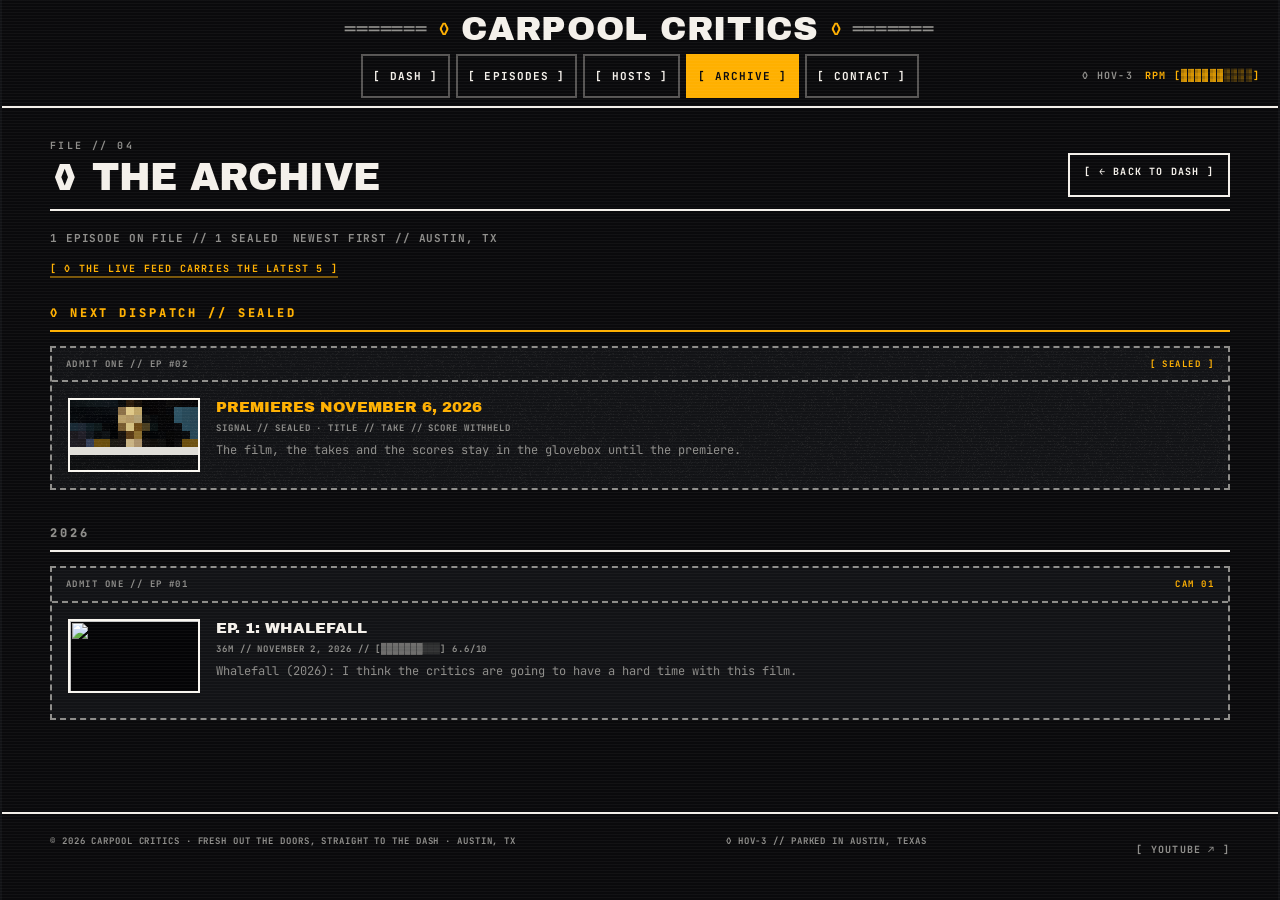
==== episodes/index.html @ a5232a01 "EP02 Club Kid: align premiere and Shorts to the 6 Nov theatrical release" ====
<!DOCTYPE html>
<html lang="en">
<head>
  <meta charset="UTF-8" />
  <meta name="viewport" content="width=device-width, initial-scale=1.0, viewport-fit=cover" />

  <title>All Episodes | Carpool Critics</title>
  <meta name="description" content="Every Carpool Critics episode: in-car film reviews recorded live in Austin, Texas. Full transcripts, chapters, and scorecards." />
  <meta name="robots" content="index, follow" />
  
  <meta name="theme-color" content="#0A0A0C" />
  <meta name="color-scheme" content="dark" />
  <link rel="canonical" href="https://carpoolcritics.com/episodes/" />

  <meta property="og:type" content="website" />
  <meta property="og:site_name" content="Carpool Critics" />
  <meta property="og:title" content="All Episodes | Carpool Critics" />
  <meta property="og:description" content="Every Carpool Critics episode: in-car film reviews recorded live in Austin, Texas. Full transcripts, chapters, and scorecards." />
  <meta property="og:url" content="https://carpoolcritics.com/episodes/" />
  <meta property="og:image" content="https://carpoolcritics.com/assets/images/og-cover.jpg" />

  <meta name="twitter:card" content="summary_large_image" />
  <meta name="twitter:title" content="All Episodes | Carpool Critics" />
  <meta name="twitter:description" content="Every Carpool Critics episode: in-car film reviews recorded live in Austin, Texas. Full transcripts, chapters, and scorecards." />
  <meta name="twitter:image" content="https://carpoolcritics.com/assets/images/og-cover.jpg" />

  <link rel="preconnect" href="https://fonts.googleapis.com">
  <link rel="preconnect" href="https://fonts.gstatic.com" crossorigin>
  <link rel="icon" href="../assets/favicon.svg" type="image/svg+xml">
  <link rel="icon" href="../assets/favicon-32.png" sizes="32x32" type="image/png">
  <link rel="apple-touch-icon" href="../assets/apple-touch-icon.png">
  <link rel="alternate" type="application/rss+xml" title="Carpool Critics episodes" href="https://carpoolcritics.com/feed.xml">
  <link href="https://fonts.googleapis.com/css2?family=Archivo+Black&family=JetBrains+Mono:wght@400;700;800&display=swap" rel="stylesheet">
  <link rel="stylesheet" href="../assets/css/episode.css?v=5be8646e" />
  <link rel="stylesheet" href="../assets/css/site-bar.css?v=26eb306c" />
  <link rel="stylesheet" href="../assets/css/design-system.css?v=07a53bbf" />
  <link rel="stylesheet" href="../assets/css/interference.css?v=0666b6be" />
  <script src="../assets/js/site-bar.js?v=7b6b9eda" defer></script>
  <script src="../assets/js/ascii-visualizer.js?v=dcaddc2d" defer></script>
  <script type="application/ld+json">
{
  "@context": "https://schema.org",
  "@type": "CollectionPage",
  "name": "All Episodes | Carpool Critics",
  "url": "https://carpoolcritics.com/episodes/",
  "description": "Every Carpool Critics episode: in-car film reviews recorded live in Austin, Texas. Full transcripts, chapters, and scorecards.",
  "isPartOf": {
    "@type": "WebSite",
    "name": "Carpool Critics",
    "url": "https://carpoolcritics.com/"
  }
}
</script>
</head>
<body>

  <a class="ds-skip-link" href="#content">[ SKIP TO CONTENT ]</a>

  <div class="scanline-plane" aria-hidden="true"></div>

  <div class="page-frame">
  <header class="brand-bar is-sticky">
    <div class="wordmark" aria-hidden="true">
      <span class="wordmark-bar">═══════</span>
      <span class="wordmark-diamond">◊</span>
      <span class="wordmark-name">Carpool Critics</span>
      <span class="wordmark-diamond">◊</span>
      <span class="wordmark-bar">═══════</span>
    </div>
    <div class="brand-row">
      <div class="nav-group">
        <input type="checkbox" id="nav-toggle" class="nav-toggle" aria-label="Menu" />
        <label class="nav-burger" for="nav-toggle" aria-hidden="true">
          <span class="nav-burger-text"><span class="when-closed">MENU</span><span class="when-open">CLOSE</span></span>
          <span class="nav-burger-glyph">≡</span>
        </label>
        <nav class="deck-nav" aria-label="Primary">
          <a class="deck-btn" href="../">[ DASH ]</a>
          <a class="deck-btn" href="../#episodes">[ EPISODES ]</a>
          <a class="deck-btn" href="../#about">[ HOSTS ]</a>
          <a class="deck-btn" href="../episodes/" aria-current="page">[ ARCHIVE ]</a>
          <a class="deck-btn" href="../#contact">[ CONTACT ]</a>
        </nav>
      </div>
      <div class="hud-strip" aria-hidden="true">
        <span class="hud-item">◊ HOV-3</span>
        <span class="hud-item hud-rpm">RPM [▓▓▓▓▓▓░░░░]</span>
      </div>
    </div>
  </header>

  <main id="content" class="wrap wrap--wide">

    <header class="archive-head">
      <div class="subpage-nav-bar">
        <div class="view-heading-group">
          <p class="view-eyebrow">FILE // 04</p>
          <h1 class="subpage-heading">◊ THE ARCHIVE</h1>
        </div>
        <a class="btn-back-car" href="../">[ ← BACK TO DASH ]</a>
      </div>
      <p class="archive-status">
        <span>1 EPISODE ON FILE // 1 SEALED</span>
        <span>NEWEST FIRST // AUSTIN, TX</span>
      </p>
      <p class="archive-feed-link">
        <a href="../#episodes">[ ◊ THE LIVE FEED CARRIES THE LATEST 5 ]</a>
      </p>
    </header>

      <section class="archive-year archive-year--next" aria-label="Next dispatch">
        <h2 class="archive-year-label">◊ NEXT DISPATCH // SEALED</h2>
        <ol class="archive-list">
        <li class="archive-item archive-item--sealed ticket intf-host">
          <span class="intf intf--noise intf--still" aria-hidden="true"></span>
          <div class="ticket-head">
            <span>ADMIT ONE // EP #02</span>
            <span class="ticket-head-right">[ SEALED ]</span>
          </div>
          <div class="archive-row">
            <img src="../assets/images/episodes/sealed/ep2.png" alt="" class="sealed-plate"
             width="132" height="74" loading="lazy" decoding="async" />
            <div class="archive-body">
              <div class="archive-title">PREMIERES NOVEMBER 6, 2026</div>
              <div class="archive-meta">SIGNAL // SEALED · TITLE // TAKE // SCORE WITHHELD</div>
              <p class="archive-desc">The film, the takes and the scores stay in the glovebox until the premiere.</p>
            </div>
          </div>
        </li>
        </ol>
      </section>

      <section class="archive-year" aria-label="2026">
        <h2 class="archive-year-label">2026</h2>
        <ol class="archive-list">
        <li class="archive-item ticket">
          <div class="ticket-head">
            <span>ADMIT ONE // EP #01</span>
            <span class="ticket-head-right"><span class="archive-cam">CAM 01</span></span>
          </div>
          <div class="archive-row">
            <a href="./ep1-whalefall/" aria-label="Ep. 1: Whalefall">
              <img src="https://i.ytimg.com/vi/diJB9TFQncU/hqdefault.jpg" alt="" width="132" height="74" loading="lazy" decoding="async" />
            </a>
            <div class="archive-body">
              <div class="archive-title"><a href="./ep1-whalefall/">Ep. 1: Whalefall</a></div>
              <div class="archive-meta">36m // November 2, 2026 // [▓▓▓▓▓▓▓░░░] 6.6/10</div>
              <p class="archive-desc">Whalefall (2026): I think the critics are going to have a hard time with this film.</p>
            </div>
          </div>
        </li>
        </ol>
      </section>

  </main>

  <footer class="site-foot">
    <div class="wrap">
      <span>&copy; 2026 Carpool Critics · Fresh Out the Doors, Straight to the Dash · Austin, TX</span>
      <span>◊ HOV-3 // PARKED IN AUSTIN, TEXAS</span>
      <a class="foot-link" href="https://www.youtube.com/@CarpoolCritics" rel="noopener">[ YOUTUBE ↗ ]</a>
    </div>
  </footer>
  </div>

</body>
</html>
---- assets/css/episode.css ----
/* ========================================================
   CARPOOL CRITICS - EPISODE / ARCHIVE STYLESHEET
   Dash-Cam Brutalism. Contract: /BRAND.md
   Document-flow pages (not the cockpit viewport). Shares the
   tokens with style.css but nothing else.
   Fonts are loaded by the page <link>, not by a blocking @import.
   ======================================================== */

:root {
  --bg-asphalt: #0A0A0C;
  --bg-dash: #121316;
  --text-ticket: #F4F0EA;
  --text-muted: #8E8D8A;
  --accent-amber: #FFB000;
  --accent-hov: #008751;
  --accent-brake: #E63946;

  --rule: 2px solid var(--text-ticket);
  --rule-dashed: 2px dashed var(--text-muted);
  --hard-shadow: 4px 4px 0px var(--accent-amber);
  --hard-shadow-ink: 4px 4px 0px var(--text-ticket);

  --font-mono: 'JetBrains Mono', 'VT323', 'Menlo', 'Andale Mono', monospace;
  --font-display: 'Archivo Black', 'Oswald', 'Arial Black', sans-serif;

  /* DESIGN_SYSTEM.md §2.3 — the same frame and page margin as the cockpit, so a
     document page and the home view share one grid instead of the 1000px
     centred column this file used to float inside the 1600px frame. */
  --frame-max: 1600px;
  --page-margin: clamp(16px, 4vw, 48px);
  --measure: 74ch;
  --gutter: 24px;
}

* {
  margin: 0;
  padding: 0;
  box-sizing: border-box;
  border-radius: 0;
}

html { scroll-behavior: smooth; scroll-padding-top: 96px; }

body {
  background: var(--bg-asphalt);
  color: var(--text-ticket);
  font-family: var(--font-mono);
  font-size: 15px;
  line-height: 1.65;
  -webkit-font-smoothing: antialiased;
}

.scanline-plane {
  position: fixed;
  inset: 0;
  z-index: 900;
  pointer-events: none;
  background: repeating-linear-gradient(
    to bottom,
    rgba(244, 240, 234, 0.035) 0px,
    rgba(244, 240, 234, 0.035) 1px,
    transparent 1px,
    transparent 3px
  );
  mix-blend-mode: screen;
}

a {
  color: var(--accent-amber);
  text-decoration: none;
}

a:hover { text-decoration: none; }

:focus-visible {
  outline: 2px solid var(--accent-amber);
  outline-offset: 2px;
}

.wrap {
  width: 100%;
  max-width: none;
  margin: 0 auto;
  padding: 0 var(--page-margin);
}

/* ---------- Page frame ----------
   Document pages are short (one archive stub) or long (an episode). Flexing the
   body keeps the footer on the floor of the viewport instead of floating it
   halfway up a short page, which is what made the archive read as a bare list
   rather than a page of the site. */
body {
  min-height: 100vh;
  display: flex;
  flex-direction: column;
}

.wrap { flex: 1 0 auto; }

.site-foot { flex: 0 0 auto; padding-bottom: env(safe-area-inset-bottom); }

/* ---------- Top bar ----------
   The site bar lives in assets/css/site-bar.css and is shared with
   index.html. Only footer specifics belong here. */
.site-foot .foot-link {
  display: inline-flex;
  align-items: center;
  min-height: 24px;
  padding-top: var(--ds-space-2);
  padding-bottom: var(--ds-space-2);
  font-family: var(--font-mono);
  font-size: 10px;
  font-weight: 700;
  letter-spacing: 0.12em;
  text-transform: uppercase;
  color: var(--text-muted);
  white-space: nowrap;
}

.site-foot .foot-link:hover,
.site-foot .foot-link:focus-visible {
  color: var(--accent-amber);
}

/* ---------- Page frame ----------
   Document pages wear the same 1600px frame as the cockpit (.cinema-viewport):
   same max width, same side rules, same centred window. Without it the archive
   was a full-bleed strip of background with a 1000px column floating in it,
   while every other surface stopped at the frame. */
.page-frame {
  width: 100%;
  padding-top: env(safe-area-inset-top);
  padding-left: env(safe-area-inset-left);
  padding-right: env(safe-area-inset-right);
  max-width: var(--frame-max);
  margin: 0 auto;
  flex: 1 0 auto;
  display: flex;
  flex-direction: column;
  background: var(--bg-asphalt);
  border-left: 2px solid var(--bg-dash);
  border-right: 2px solid var(--bg-dash);
}

.page-frame > .wrap { flex: 1 0 auto; }

/* One frame, one page margin, on every document page. Long-form text keeps its
   readability from a measure cap on the text element itself (74ch-78ch on the
   transcript, description and quotes), not from a narrower container — a
   transcript at 1500px is a bus ride, but centring the page in a field of
   asphalt is what DESIGN_SYSTEM.md §2.3 forbids. */
.wrap--wide {
  max-width: none;
  padding: 0 var(--page-margin);
}

/* ---------- Article head ---------- */
.ep-head { padding: 34px 0 10px; }

/* ---------- Subpage header bar ----------
   The archive wears the same head as the in-app subpages: FILE // NN eyebrow,
   the section heading, and a back-to-dash button on the same rule. Values are
   deliberately identical to style.css .subpage-nav-bar / .subpage-heading, so
   the document page and the cockpit views read as one site. */
.subpage-nav-bar {
  display: flex;
  justify-content: space-between;
  align-items: flex-end;
  gap: 16px;
  border-bottom: var(--rule);
  padding-bottom: 12px;
  margin: 30px 0 18px;
}

.view-heading-group { min-width: 0; }

.view-eyebrow {
  font-family: var(--font-mono);
  font-size: 10px;
  font-weight: 700;
  letter-spacing: 0.24em;
  color: var(--text-muted);
  text-transform: uppercase;
  margin-bottom: 4px;
}

.subpage-heading {
  font-family: var(--font-display);
  font-size: clamp(24px, 3vw, 38px);
  line-height: 1.02;
  letter-spacing: -0.01em;
  font-weight: 400;
  color: var(--text-ticket);
  text-transform: uppercase;
  display: flex;
  align-items: center;
  gap: 10px;
}

.btn-back-car {
  border: 2px solid var(--text-ticket);
  background: var(--bg-asphalt);
  color: var(--text-ticket);
  min-height: 44px;
  padding: 9px 14px;
  font-family: var(--font-mono);
  font-size: 10px;
  font-weight: 700;
  letter-spacing: 0.12em;
  text-transform: uppercase;
  white-space: nowrap;
}

.btn-back-car:hover,
.btn-back-car:focus-visible {
  background: var(--accent-amber);
  border-color: var(--accent-amber);
  color: var(--bg-asphalt);
  box-shadow: var(--hard-shadow-ink);
}

.archive-status {
  display: flex;
  flex-wrap: wrap;
  gap: 8px 14px;
  font-family: var(--font-mono);
  font-size: 11px;
  font-weight: 700;
  letter-spacing: 0.08em;
  text-transform: uppercase;
  color: var(--text-muted);
  margin-bottom: 4px;
}

.eyebrow {
  font-family: var(--font-mono);
  font-size: 10px;
  font-weight: 700;
  letter-spacing: 0.22em;
  text-transform: uppercase;
  color: var(--accent-amber);
  margin-bottom: 10px;
}

h1.ep-title {
  font-family: var(--font-display);
  font-size: clamp(30px, 5vw, 54px);
  line-height: 1.02;
  letter-spacing: -0.01em;
  font-weight: 400;
  color: var(--text-ticket);
  margin-bottom: 14px;
  text-transform: uppercase;
}

.ep-title .movie-year { color: var(--text-muted); }

.ep-byline {
  display: flex;
  flex-wrap: wrap;
  gap: 8px 14px;
  font-family: var(--font-mono);
  font-size: 11px;
  font-weight: 700;
  letter-spacing: 0.08em;
  text-transform: uppercase;
  color: var(--text-muted);
  margin-bottom: 22px;
  border-top: 1px dashed rgba(142, 141, 138, 0.4);
  padding-top: 12px;
}

.ep-byline span { display: inline-flex; align-items: center; gap: 6px; }

/* ---------- Video poster ---------- */
.poster-link {
  position: relative;
  display: block;
  aspect-ratio: 16 / 9;
  overflow: hidden;
  border: var(--rule);
  background: #000;
  margin-bottom: 10px;
}

.poster-link img {
  width: 100%;
  height: 100%;
  object-fit: cover;
  opacity: 0.82;
  display: block;
  filter: saturate(0.88) contrast(1.04);
}

.poster-link:hover img { opacity: 0.95; }

.poster-link .play-badge {
  position: absolute;
  top: 50%;
  left: 50%;
  transform: translate(-50%, -50%);
  padding: 10px 16px;
  background: var(--accent-amber);
  border: 2px solid var(--accent-amber);
  color: var(--bg-asphalt);
  font-family: var(--font-mono);
  font-size: 13px;
  font-weight: 800;
  letter-spacing: 0.1em;
  white-space: nowrap;
  box-shadow: var(--hard-shadow-ink);
}

.poster-note {
  font-family: var(--font-mono);
  font-size: 10px;
  font-weight: 700;
  letter-spacing: 0.12em;
  text-transform: uppercase;
  color: var(--text-muted);
  margin-bottom: 30px;
}

/* Pre-release page: the poster is a preview, not a playable video. */
.poster-link.is-preview { cursor: default; }
.poster-link.is-preview img { opacity: 1; }

.poster-link.is-preview .premiere-badge {
  position: absolute;
  top: 50%;
  left: 50%;
  transform: translate(-50%, -50%);
  padding: 10px 18px;
  background: var(--bg-asphalt);
  border: 2px solid var(--accent-amber);
  color: var(--accent-amber);
  font-family: var(--font-mono);
  font-size: 14px;
  font-weight: 800;
  letter-spacing: 0.12em;
  text-transform: uppercase;
  white-space: nowrap;
}

/* ---------- Thermal ticket primitive ---------- */
.ticket {
  background: var(--bg-dash);
  border: var(--rule-dashed);
}

.ticket-head {
  display: flex;
  justify-content: space-between;
  align-items: center;
  gap: 10px;
  padding: 10px 14px;
  border-bottom: var(--rule-dashed);
  font-family: var(--font-mono);
  font-size: 9px;
  font-weight: 700;
  letter-spacing: 0.16em;
  color: var(--text-muted);
  text-transform: uppercase;
  line-height: 1.4;
}

.ticket-head-right {
  color: var(--accent-amber);
  white-space: nowrap;
}

/* ---------- Best moment ---------- */
.best-moment {
  margin: 0;
  padding: 16px 18px;
  border: var(--rule-dashed);
  border-left: 6px solid var(--accent-amber);
  background: var(--bg-dash);
}

.best-moment p {
  font-family: var(--font-mono);
  font-size: 16px;
  color: var(--text-ticket);
  margin-bottom: 8px;
}

.best-moment p::before {
  content: '> ';
  color: var(--accent-amber);
  font-weight: 700;
}

.best-moment footer {
  font-family: var(--font-mono);
  font-size: 9px;
  color: var(--text-muted);
  text-transform: uppercase;
  letter-spacing: 0.12em;
}

.best-moment footer a {
  text-decoration: underline;
  text-underline-offset: 3px;
  text-decoration-thickness: 1px;
}

/* ---------- Sections ---------- */
.section { margin: var(--ds-space-6) 0; }

h2.section-title {
  scroll-margin-top: 96px;
  font-family: var(--font-display);
  font-size: 21px;
  letter-spacing: 0;
  text-transform: uppercase;
  color: var(--text-ticket);
  border-bottom: 2px solid var(--text-ticket);
  padding-bottom: 7px;
  margin-bottom: 14px;
}

.ep-description {
  font-size: 15px;
  line-height: 1.7;
  color: var(--text-muted);
  max-width: 74ch;
  border-left: 4px solid var(--accent-amber);
  padding-left: 12px;
}

/* ---------- Film receipt ---------- */
.film-card { display: flex; flex-direction: column; }

.film-card-body {
  display: flex;
  gap: 20px;
  padding: 16px;
}

.film-card-body > img {
  width: 116px;
  height: 174px;
  object-fit: cover;
  border: 2px solid var(--text-ticket);
  flex: 0 0 auto;
  background: var(--bg-asphalt);
  filter: contrast(1.05) saturate(0.95);
}

.film-body { flex: 1 1 auto; min-width: 0; }

.film-title {
  font-family: var(--font-display);
  font-size: 24px;
  letter-spacing: 0;
  line-height: 1.08;
  margin-bottom: 10px;
  text-transform: uppercase;
  color: var(--text-ticket);
}

.film-title .movie-year {
  color: var(--text-muted);
  font-size: 15px;
  font-family: var(--font-mono);
  font-weight: 400;
}

.film-director {
  margin: 0 0 12px;
  color: var(--text-muted);
  font-family: var(--font-mono);
  font-size: 12px;
  letter-spacing: 0.04em;
}

.pills {
  display: flex;
  flex-wrap: wrap;
  gap: 5px;
  margin-bottom: 12px;
}

.pill {
  font-family: var(--font-mono);
  font-size: 9px;
  font-weight: 700;
  letter-spacing: 0.1em;
  padding: 2px 6px;
  border: 1px solid var(--text-muted);
  color: var(--text-muted);
  text-transform: uppercase;
  white-space: nowrap;
}

.pill-rating {
  color: var(--accent-amber);
  border-color: var(--accent-amber);
  font-variant-numeric: tabular-nums;
}

.pill-cert {
  color: var(--text-ticket);
  border-color: var(--accent-brake);
}

.film-synopsis {
  font-size: 13px;
  line-height: 1.7;
  color: var(--text-muted);
  margin-bottom: 12px;
}

.film-link {
  display: inline-block;
  font-family: var(--font-mono);
  font-size: 10px;
  font-weight: 700;
  letter-spacing: 0.1em;
  border: 1px solid var(--accent-amber);
  padding: 3px 7px;
}

.film-link:hover {
  background: var(--accent-amber);
  color: var(--bg-asphalt);
}

/* ---------- Scorecards ---------- */
.scorecard {
  border: var(--rule-dashed);
  background: var(--bg-dash);
  padding: 6px 14px;
}

.score-row {
  display: flex;
  justify-content: space-between;
  align-items: center;
  gap: 12px;
  padding: 9px 0;
  border-bottom: 1px dashed rgba(142, 141, 138, 0.35);
}

.score-row:last-child { border-bottom: none; }

.score-row strong {
  font-family: var(--font-mono);
  font-size: 12px;
  font-weight: 700;
  letter-spacing: 0.1em;
  color: var(--text-ticket);
  text-transform: uppercase;
}

.score-row .gauge {
  font-family: var(--font-mono);
  font-size: 15px;
  font-weight: 700;
  letter-spacing: 0.04em;
  color: var(--accent-amber);
  font-variant-numeric: tabular-nums;
  white-space: nowrap;
}

/* ---------- Chapters ---------- */
.chapter-list { list-style: none; }

.chapter-list li { border-bottom: 1px dashed rgba(142, 141, 138, 0.35); }
.chapter-list li:last-child { border-bottom: none; }

.chapter-list a,
.chapter-list li > span,
.chapter-list li > a {
  display: flex;
  gap: 14px;
  align-items: baseline;
  padding: 10px 4px;
  color: var(--text-ticket);
  font-size: 13px;
}

.chapter-list li > span { display: flex; }

.chapter-list a:hover {
  background: var(--bg-dash);
  color: var(--accent-amber);
}

.chapter-time {
  font-family: var(--font-mono);
  font-variant-numeric: tabular-nums;
  font-size: 10px;
  font-weight: 700;
  color: var(--accent-amber);
  flex: 0 0 52px;
}

/* ---------- Transcript ---------- */
.transcript-note {
  margin: 0 0 18px;
  padding: 10px 12px;
  border: 1px solid rgba(142, 141, 138, 0.55);
  background: rgba(18, 19, 22, 0.72);
  color: var(--muted);
  font-family: 'JetBrains Mono', monospace;
  font-size: 12px;
  line-height: 1.5;
}

.transcript-turn {
  max-width: 78ch;
  padding: 10px 0 10px 14px;
  border-bottom: 1px dashed rgba(142, 141, 138, 0.35);
  position: relative;
}

.transcript-turn::before {
  content: '>';
  position: absolute;
  left: 0;
  top: 10px;
  color: var(--accent-amber);
  font-family: var(--font-mono);
  font-size: 12px;
  font-weight: 700;
}

.transcript-turn:last-child { border-bottom: none; }

.turn-meta {
  display: flex;
  gap: 8px;
  align-items: center;
  margin-bottom: 4px;
  flex-wrap: wrap;
}

.turn-time {
  font-family: var(--font-mono);
  font-variant-numeric: tabular-nums;
  font-size: 10px;
  font-weight: 700;
  color: var(--accent-amber);
}

.speaker-pill {
  font-family: var(--font-mono);
  font-size: 9px;
  font-weight: 700;
  letter-spacing: 0.1em;
  text-transform: uppercase;
  padding: 1px 5px;
  border: 1px solid currentColor;
  white-space: nowrap;
}

.speaker-alex  { color: var(--accent-amber); }
.speaker-dave  { color: var(--text-ticket); border-color: var(--accent-hov); }
.speaker-shane { color: var(--text-ticket); border-color: var(--accent-brake); }

.turn-text {
  max-width: 74ch;
  padding-right: var(--ds-space-4);
  font-size: 13px;
  line-height: 1.7;
  color: var(--text-ticket);
}

/* ---------- Archive: filed by year ---------- */
/* The archive is the paper record: dated groups, not a feed. */
.archive-year {
  scroll-margin-top: 96px;
  margin: 26px 0 34px;
}

.archive-year-label {
  font-family: var(--font-mono);
  font-size: 12px;
  font-weight: 800;
  letter-spacing: 0.24em;
  text-transform: uppercase;
  color: var(--text-muted);
  border-bottom: 2px solid var(--text-ticket);
  padding-bottom: 6px;
  margin-bottom: 14px;
  font-variant-numeric: tabular-nums;
}

/* A stub still riding the live feed names its camera. */
.archive-cam {
  color: var(--accent-amber);
  font-variant-numeric: tabular-nums;
}

.archive-feed-link {
  margin-top: 14px;
  font-family: var(--font-mono);
  font-size: 10px;
  font-weight: 700;
  letter-spacing: 0.12em;
  text-transform: uppercase;
}

.archive-feed-link a {
  color: var(--accent-amber);
  border-bottom: 2px solid rgba(255, 176, 0, 0.45);
  padding-bottom: 1px;
}

.archive-feed-link a:hover {
  background: var(--accent-amber);
  color: var(--bg-asphalt);
}

/* ---------- Sealed premiere ---------- */
/* An embargoed dispatch gets a stub, never a poster. See BRAND.md §4. */
.archive-year--next .archive-year-label {
  color: var(--accent-amber);
  border-bottom-color: var(--accent-amber);
}

.archive-item--sealed {
  border-style: dashed;
}

/* A sealed stub is not a link. It must not lift like one. */
.archive-item.archive-item--sealed:hover {
  border-color: var(--text-muted);
  border-style: dashed;
  box-shadow: none;
}

.sealed-plate {
  width: 132px;
  height: 74px;
  flex: 0 0 auto;
  border: 2px solid var(--text-muted);
  background: var(--bg-asphalt);
  object-fit: cover;
  /* The asset is 32x18 pixels. Upscale it in hard squares; never smooth it. */
  image-rendering: pixelated;
  filter: saturate(0.9) contrast(1.05);
}

.sealed-static {
  display: block;
  overflow: hidden;
  padding: 4px;
  font-family: var(--font-mono);
  font-size: 9px;
  line-height: 0.95;
  letter-spacing: 0.05em;
  color: var(--text-muted);
  word-break: break-all;
}

.archive-item--sealed .archive-title {
  color: var(--accent-amber);
}

/* ---------- Archive list ---------- */
.archive-list {
  list-style: none;
  display: flex;
  flex-direction: column;
  gap: 12px;
}

.archive-item { transition: none; }

.archive-item:hover {
  border-color: var(--accent-amber);
  box-shadow: var(--hard-shadow);
}

.archive-row {
  display: flex;
  gap: 16px;
  padding: 16px;
  align-items: flex-start;
}

.archive-row > a { flex: 0 0 auto; }

.archive-item img {
  width: 132px;
  height: 74px;
  object-fit: cover;
  border: 2px solid var(--text-ticket);
  flex: 0 0 auto;
  background: var(--bg-asphalt);
  filter: saturate(0.85) contrast(1.05);
}

.archive-body { min-width: 0; }

.archive-title {
  font-family: var(--font-display);
  font-size: 15px;
  letter-spacing: 0;
  color: var(--text-ticket);
  line-height: 1.2;
  text-transform: uppercase;
}

.archive-title a { color: inherit; }
.archive-title a:hover { color: var(--accent-amber); }

.archive-meta {
  font-family: var(--font-mono);
  font-size: 9px;
  font-weight: 700;
  letter-spacing: 0.1em;
  color: var(--text-muted);
  margin-top: 5px;
  text-transform: uppercase;
}

.archive-desc {
  font-size: 12px;
  line-height: 1.6;
  color: var(--text-muted);
  margin-top: 5px;
}

/* ---------- Prev / next ---------- */
.pager {
  display: flex;
  justify-content: space-between;
  gap: 12px;
  margin: 36px 0 10px;
  flex-wrap: wrap;
}

.pager a {
  flex: 1 1 240px;
  border: var(--rule-dashed);
  padding: 11px 14px;
  background: var(--bg-dash);
  color: var(--text-ticket);
}

.pager a:hover {
  border-color: var(--accent-amber);
  box-shadow: var(--hard-shadow);
}

.pager .pager-label {
  display: block;
  font-family: var(--font-mono);
  font-size: 9px;
  letter-spacing: 0.18em;
  text-transform: uppercase;
  color: var(--text-muted);
  margin-bottom: 3px;
}

.pager .pager-title {
  font-family: var(--font-display);
  font-size: 12px;
  font-weight: 400;
  text-transform: uppercase;
}

.pager .next { text-align: right; }

/* ---------- Footer ---------- */
.site-foot {
  border-top: var(--rule);
  margin-top: 44px;
  padding: 20px 0 34px;
  font-family: var(--font-mono);
  font-size: 9px;
  font-weight: 700;
  letter-spacing: 0.1em;
  text-transform: uppercase;
  color: var(--text-muted);
}

.site-foot .wrap {
  display: flex;
  justify-content: space-between;
  gap: 14px;
  flex-wrap: wrap;
}

@media (max-width: 720px) {
  body { font-size: 14px; }

  .subpage-nav-bar {
    flex-direction: column;
    align-items: flex-start;
    gap: 10px;
    margin: 22px 0 14px;
  }

  .btn-back-car {
    font-size: 9px;
    padding: 7px 10px;
  }

  .ep-head { padding: 24px 0 8px; }

  .film-card-body {
    flex-direction: row;
    gap: 14px;
  }
  .film-card-body > img { width: 86px; height: 129px; }

  .archive-row { flex-direction: column; gap: 10px; }
  .archive-item img { width: 100%; height: auto; aspect-ratio: 16 / 9; }

  .pager .next { text-align: left; }

  .score-row { flex-direction: column; align-items: flex-start; gap: 4px; }
}

@media (prefers-reduced-motion: reduce) {
  .rec-dot { animation: none; }
}

/* ---------- Archive signal strip (DESIGN_SYSTEM.md 12.7) ---------- */
.ascii-viz-row {
  display: flex;
  align-items: center;
  gap: 12px;
  margin: 10px 0 18px;
  min-height: 22px;
}

.ascii-viz-row > span {
  font-family: var(--font-mono);
  font-size: 10px;
  font-weight: 700;
  letter-spacing: 0.14em;
  text-transform: uppercase;
  color: var(--text-muted);
  white-space: nowrap;
}

pre.ascii-viz {
  margin: 0;
  font-family: var(--font-mono);
  font-size: 15px;
  line-height: 1;
  letter-spacing: 0;
  color: var(--accent-hov);
  white-space: pre;
  overflow: hidden;
}

@media (prefers-reduced-motion: reduce) {
  pre.ascii-viz { animation: none; }
}

/* ---------- Full-frame article layout ----------
   DESIGN_SYSTEM.md §2.3: content sits IN the frame, and the frame is the same
   1600px one the cockpit uses. The article used to be a 1000px column centred
   in that frame, which left the width unused and is the "centred card floating
   in asphalt" the document forbids. At desktop the width is used instead: the
   reading column keeps its measure and the film card + tachometer sit in a rail
   beside it. The two columns are separate containers so they flow independently
   — sharing grid rows made the tall film card strand the reading column. */
@media (min-width: 1100px) {
  .ep-body {
    display: grid;
    /* 40/60: the receipt rail is wide enough to keep the film card horizontal,
       and the reading column keeps a full measure for the transcript. The rail
       is first in the DOM, so on mobile it stacks above the content and the tab
       order matches the visual order. */
    grid-template-columns: minmax(0, 2fr) minmax(0, 3fr);
    column-gap: var(--ds-space-6);
    align-items: start;
  }

  .ep-rail {
    position: sticky;
    top: 96px;
  }

  /* A measure on the text itself, never a narrower container. */
  .section--description .ep-description { max-width: var(--measure); }
}

.ep-rail > .section:first-child { margin-top: var(--ds-space-6); }
---- assets/css/site-bar.css ----
/* ========================================================
   CARPOOL CRITICS — THE SITE BAR
   One top menu for every surface: the cockpit (index.html)
   and every generated archive / episode page. The items, the
   order and the look never change between views; only
   aria-current moves.
   Contract: /BRAND.md
   Tokens (--bg-asphalt, --accent-amber, ...) come from the
   page stylesheet, which always loads before this file.
   ======================================================== */

/* ---------- Shell ---------- */
.brand-bar {
  flex: 0 0 auto;
  background: var(--bg-asphalt);
  border-bottom: var(--rule);
  padding: 12px 18px 8px;
  display: flex;
  flex-direction: column;
  gap: 8px;
}

/* Generated pages scroll; the menu rides along. */
.brand-bar.is-sticky {
  position: sticky;
  top: 0;
  z-index: 100;
}

/* ---------- Wordmark ---------- */
.wordmark {
  display: flex;
  align-items: center;
  justify-content: center;
  gap: 12px;
  color: var(--text-ticket);
}

.wordmark-name {
  font-family: var(--font-display);
  font-size: 34px;
  font-weight: 400;
  line-height: 1;
  letter-spacing: 0.02em;
  text-transform: uppercase;
  white-space: nowrap;
  text-shadow: 2px 2px 0 var(--bg-asphalt);
}

.wordmark-diamond {
  font-family: var(--font-mono);
  font-weight: 700;
  font-size: 17px;
  line-height: 1;
  color: var(--accent-amber);
  white-space: nowrap;
}

.wordmark-bar {
  font-family: var(--font-mono);
  font-weight: 700;
  font-size: 17px;
  line-height: 1;
  letter-spacing: 0.1em;
  color: var(--text-muted);
  white-space: nowrap;
}

/* ---------- Deck row: nav centred, HUD right ---------- */
.brand-row {
  display: grid;
  grid-template-columns: 1fr auto 1fr;
  align-items: center;
  gap: 16px;
}

.deck-nav {
  grid-column: 2;
  justify-self: center;
  display: flex;
  align-items: center;
  gap: 6px;
  flex-wrap: wrap;
  justify-content: center;
}

.deck-btn {
  display: inline-flex;
  align-items: center;
  justify-content: center;
  min-height: 44px;
  padding: 6px 10px;
  border: 2px solid rgba(244, 240, 234, 0.32);
  background: var(--bg-asphalt);
  color: var(--text-ticket);
  font-family: var(--font-mono);
  font-size: 11px;
  font-weight: 700;
  letter-spacing: 0.1em;
  text-transform: uppercase;
  white-space: nowrap;
  text-decoration: none;
  transition: none;
}

.deck-btn:hover,
.deck-btn:focus-visible {
  border-color: var(--accent-amber);
  color: var(--accent-amber);
  box-shadow: var(--hard-shadow);
  text-decoration: none;
}

.deck-btn[aria-current="page"] {
  background: var(--accent-amber);
  border-color: var(--accent-amber);
  color: var(--bg-asphalt);
}

/* ---------- HUD ---------- */
.hud-strip {
  grid-column: 3;
  justify-self: end;
  display: flex;
  align-items: center;
  gap: 12px;
  color: var(--text-muted);
  font-size: 10px;
  font-weight: 700;
  letter-spacing: 0.12em;
  text-transform: uppercase;
  white-space: nowrap;
}

.hud-item {
  display: inline-flex;
  align-items: center;
  gap: 5px;
  color: inherit;
}

.hud-rpm {
  color: var(--accent-amber);
}

/* ---------- Menu toggle ----------
   The bar is five buttons wide, which is one button too many for a phone. Under
   the small breakpoint the nav folds into a disclosure: a ticket-styled MENU
   button that opens the same five items, stacked, one per row.

   It is a checkbox and a label, not JavaScript: the menu is chrome, and chrome
   that stops working when a script fails is not chrome. The input is display:none
   on desktop (so it is not a tab stop) and sr-only-but-focusable on mobile, so the
   keyboard reaches the label through its own focus ring. */
.nav-toggle { display: none; }
.nav-burger { display: none; }

/* Transparent on desktop, so .deck-nav stays a grid child of .brand-row and keeps
   its centred column. Below the breakpoint it becomes the stack's container,
   which is what lets the MENU ticket and the open menu share one border. */
.nav-group { display: contents; }

.rec-dot {
  color: var(--accent-brake);
  animation: rec-blink 1s steps(1, end) infinite;
}

@keyframes rec-blink {
  0%, 49% { opacity: 1; }
  50%, 100% { opacity: 0; }
}

/* ---------- Small screens ---------- */
@media (max-width: 720px) {
  .brand-bar {
    padding: 8px 10px 6px;
    gap: 5px;
  }

  .wordmark {
    gap: 8px;
  }

  .wordmark-name {
    font-size: 22px;
  }

  .wordmark-diamond,
  .wordmark-bar {
    font-size: 13px;
  }

  .wordmark-bar {
    letter-spacing: 0.02em;
  }

  .brand-row {
    display: flex;
    flex-direction: column;
    gap: 6px;
  }

  /* The toggle: a ticket of its own, above the stack it opens. */
  .nav-group {
    display: flex;
    flex-direction: column;
    width: 100%;
    gap: 0;
  }

  .nav-toggle {
    display: block;
    position: absolute;
    width: 1px;
    height: 1px;
    margin: 0;
    opacity: 0;
    pointer-events: none;
  }

  .nav-burger {
    display: flex;
    align-items: center;
    justify-content: space-between;
    gap: 10px;
    width: 100%;
    min-height: 46px;
    padding: 8px 12px;
    border: 2px solid var(--text-ticket);
    background: var(--bg-asphalt);
    color: var(--text-ticket);
    font-family: var(--font-mono);
    font-size: 11px;
    font-weight: 700;
    letter-spacing: 0.16em;
    text-transform: uppercase;
    cursor: pointer;
    transition: none;
  }

  .nav-burger::before {
    content: "◊";
    color: var(--accent-amber);
    font-size: 12px;
    line-height: 1;
  }

  .nav-burger:hover,
  .nav-toggle:focus-visible + .nav-burger {
    border-color: var(--accent-amber);
    color: var(--accent-amber);
  }

  .nav-toggle:focus-visible + .nav-burger {
    outline: 2px solid var(--accent-amber);
    outline-offset: 2px;
  }

  .nav-toggle:checked + .nav-burger {
    background: var(--accent-amber);
    border-color: var(--accent-amber);
    color: var(--bg-asphalt);
    box-shadow: var(--hard-shadow-ink);
  }

  .nav-toggle:checked + .nav-burger::before {
    color: var(--bg-asphalt);
  }

  .nav-burger-glyph {
    font-size: 15px;
    line-height: 1;
    letter-spacing: 0.06em;
  }

  .nav-burger .when-open { display: none; }
  .nav-toggle:checked + .nav-burger .when-closed { display: none; }
  .nav-toggle:checked + .nav-burger .when-open { display: inline; }

  /* The stack: one item per row, dashed separators, active item owned in amber.
     It drops as an overlay under the MENU ticket, so opening the menu never
     shoves the view down and closing it never moves the page either. */
  .brand-bar {
    position: relative;
    z-index: 60;
  }

  .nav-group {
    position: relative;
  }

  .deck-nav {
    display: none;
    position: absolute;
    top: 100%;
    left: 0;
    right: 0;
    z-index: 70;
    width: 100%;
    flex-direction: column;
    align-items: stretch;
    gap: 0;
    border: 2px solid var(--text-ticket);
    border-top: none;
    background: var(--bg-asphalt);
  }

  .nav-toggle:checked ~ .deck-nav { display: flex; }

  .deck-nav .deck-btn {
    justify-content: flex-start;
    width: 100%;
    min-height: 48px;
    padding: 10px 12px;
    border: none;
    border-bottom: 2px dashed rgba(244, 240, 234, 0.28);
    font-size: 10px;
    letter-spacing: 0.1em;
    box-shadow: none;
  }

  .deck-nav .deck-btn:last-child { border-bottom: none; }

  .deck-nav .deck-btn[aria-current="page"] {
    background: var(--accent-amber);
    color: var(--bg-asphalt);
  }

  .deck-nav .deck-btn:hover,
  .deck-nav .deck-btn:focus-visible {
    background: var(--accent-amber);
    border-color: var(--accent-amber);
    color: var(--bg-asphalt);
    box-shadow: none;
  }

  .hud-strip {
    width: 100%;
    justify-content: space-between;
    font-size: 9px;
    gap: 8px;
  }

  .hud-rpm {
    display: none;
  }
}

@media (max-width: 420px) {
  .wordmark-bar {
    display: none;
  }
}

@media (prefers-reduced-motion: reduce) {
  .rec-dot {
    animation: none;
  }
}

/* Tablet band: five deck buttons plus the HUD do not fit on one row at 768px, so
   [ CONTACT ] wrapped onto a line of its own. Tightening the label spacing keeps
   the bar one row without shrinking the 44px hit target or dropping an item. */
@media (min-width: 721px) and (max-width: 1080px) {
  .brand-bar {
    padding: 10px 12px 6px;
  }

  .deck-nav {
    gap: 2px;
  }

  .deck-btn {
    padding: 6px 7px;
    font-size: 10px;
    letter-spacing: 0.08em;
  }
}
---- assets/css/design-system.css ----
/* ========================================================
   CARPOOL CRITICS - DESIGN SYSTEM COMPONENT LAYER
   GENERATED by tools/design_system.py --emit-css.
   Do not edit by hand: edit DESIGN_SYSTEM.md, then re-emit.
   Loads AFTER style.css and site-bar.css on every page.
   ======================================================== */

:root {
  --ds-space-0: 0px;
  --ds-space-1: 4px;
  --ds-space-2: 8px;
  --ds-space-3: 12px;
  --ds-space-4: 16px;
  --ds-space-5: 24px;
  --ds-space-6: 32px;
  --ds-space-7: 48px;
  --ds-space-8: 64px;
  --ds-space-9: 96px;
  --ds-space-10: 128px;
  --ds-bp-xs: 0px;
  --ds-bp-sm: 420px;
  --ds-bp-md: 720px;
  --ds-bp-lg: 980px;
  --ds-bp-xl: 1600px;
  --ds-margin-xs: 16px;
  --ds-margin-sm: 16px;
  --ds-margin-md: 24px;
  --ds-margin-lg: 32px;
  --ds-margin-xl: 48px;
  --ds-grid-columns: 12;
  --ds-gutter: 24px;
  --ds-max-width: 1600px;
  --ds-control-h: 44px;
  --ds-control-min-w: 44px;
  --ds-control-px: 16px;
  --ds-control-py: 10px;
  --ds-control-font: 13px;
  --ds-control-tracking: 0.12em;
  --ds-border-hair: 1px;
  --ds-border-rule: 2px;
  --ds-border-accent: 4px;
  --ds-radius: 0px;
  --ds-shadow-rest: none;
  --ds-shadow-hover: 4px 4px 0px var(--text-ticket);
  --ds-shadow-hover-ink: 4px 4px 0px var(--accent-amber);
  --ds-shadow-active: 2px 2px 0px var(--text-ticket);
  --ds-transition: none;
  --ds-nav-items: 5;
  --ds-group-max: 5;
  --ds-group-gap: 24px;
  --ds-section-gap: 32px;
  --ds-font-mono: "JetBrains Mono", VT323, Menlo, "Andale Mono", monospace;
  --ds-font-display: "Archivo Black", Oswald, "Arial Black", sans-serif;
}

/* state: deck_button/rest */
.ds-btn {
  display: inline-flex;
  align-items: center;
  justify-content: center;
  gap: 8px;
  min-height: var(--ds-control-h);
  min-width: var(--ds-control-min-w);
  padding: var(--ds-control-py) var(--ds-control-px);
  border: 2px solid var(--text-ticket);
  border-radius: var(--ds-radius);
  background: var(--bg-asphalt);
  color: var(--text-ticket);
  font-family: var(--ds-font-mono);
  font-size: var(--ds-control-font);
  font-weight: 700;
  letter-spacing: var(--ds-control-tracking);
  text-transform: uppercase;
  text-decoration: none;
  box-shadow: var(--ds-shadow-rest);
  transition: var(--ds-transition);
  cursor: pointer;
}

/* state: deck_button/hover */
.ds-btn:hover {
  border-color: var(--accent-amber);
  color: var(--accent-amber);
  box-shadow: var(--ds-shadow-hover-ink);
}

/* state: deck_button/active */
.ds-btn:active, .ds-btn[aria-current="page"] {
  border-color: var(--accent-amber);
  color: var(--accent-amber);
  box-shadow: var(--ds-shadow-active);
}

/* state: deck_button/focus */
.ds-btn:focus-visible {
  outline: 2px solid var(--accent-amber);
  outline-offset: 2px;
}

/* state: deck_button/disabled */
.ds-btn[disabled], .ds-btn[aria-disabled="true"] {
  border-style: dashed;
  border-color: var(--text-muted);
  color: var(--text-muted);
  box-shadow: none;
  cursor: not-allowed;
}

/* state: action_button/rest */
.ds-btn--primary {
  border-color: var(--accent-amber);
  color: var(--accent-amber);
}

/* state: action_button/hover */
.ds-btn--primary:hover {
  background: var(--accent-amber);
  color: var(--bg-asphalt);
  box-shadow: var(--ds-shadow-hover);
}

/* state: action_button/active */
.ds-btn--primary:active {
  box-shadow: var(--ds-shadow-active);
}

/* state: action_button/focus */
.ds-btn--primary:focus-visible {
  outline: 2px solid var(--accent-amber);
  outline-offset: 2px;
}

/* state: action_button/disabled */
.ds-btn--primary[disabled], .ds-btn--primary[aria-disabled="true"] {
  border-style: dashed;
  border-color: var(--text-muted);
  color: var(--text-muted);
  background: var(--bg-asphalt);
  box-shadow: none;
  cursor: not-allowed;
}

/* state: action_button/loading */
.ds-btn--primary[aria-busy="true"] {
  color: var(--text-muted);
  border-color: var(--text-muted);
  cursor: progress;
  /* the glyph is text, stepped by JS; no spinner, no shimmer */
}

/* state: ticket_card/rest */
.ds-ticket {
  background: var(--bg-dash);
  border: 2px dashed var(--text-muted);
  border-radius: var(--ds-radius);
  padding: 0;
  box-shadow: var(--ds-shadow-rest);
  transition: var(--ds-transition);
}

/* state: ticket_card/hover */
.ds-ticket:hover {
  border-color: var(--accent-amber);
  box-shadow: var(--ds-shadow-hover-ink);
}

/* state: ticket_card/focus */
.ds-ticket:focus-within {
  outline: 2px solid var(--accent-amber);
  outline-offset: 2px;
}

/* state: ticket_card/selected */
.ds-ticket[aria-selected="true"] {
  border-style: solid;
  border-color: var(--accent-amber);
  border-left-width: 4px;
  box-shadow: var(--ds-shadow-hover-ink);
}

/* state: ticket_card/empty */
.ds-ticket[data-state="empty"] {
  border-style: dashed;
  border-color: var(--text-muted);
  color: var(--text-muted);
}

/* state: page_header/rest */
.ds-page-header {
  display: flex;
  flex-direction: column;
  gap: 8px;
  padding-bottom: 12px;
  margin-bottom: 32px;
  border-bottom: 2px solid var(--text-ticket);
}

/* state: notice/info */
.ds-notice {
  background: var(--bg-dash);
  border: 2px solid var(--text-ticket);
  border-radius: var(--ds-radius);
  padding: 16px;
  color: var(--text-ticket);
  font-family: var(--ds-font-mono);
  font-size: var(--ds-control-font);
  line-height: 1.6;
}

/* state: notice/loading */
.ds-notice[data-state="loading"] {
  color: var(--text-muted);
  border-color: var(--text-muted);
  cursor: progress;
}

/* state: notice/empty */
.ds-notice[data-state="empty"] {
  color: var(--text-muted);
  border-style: dashed;
  border-color: var(--text-muted);
}

/* state: notice/error */
.ds-notice[data-state="error"] {
  border-color: var(--accent-brake);
  color: var(--text-ticket);
}

/* state: channel_select/rest */
.ds-channel {
  display: flex;
  align-items: center;
  gap: 8px;
  min-height: var(--ds-control-h);
  padding: 8px 12px;
  border: 2px solid var(--text-muted);
  border-radius: var(--ds-radius);
  background: var(--bg-asphalt);
  color: var(--text-ticket);
  font-family: var(--ds-font-mono);
  font-size: var(--ds-control-font);
  text-align: left;
  transition: var(--ds-transition);
}

/* state: channel_select/hover */
.ds-channel:hover {
  border-color: var(--accent-amber);
  color: var(--accent-amber);
  box-shadow: var(--ds-shadow-hover-ink);
}

/* state: channel_select/active */
.ds-channel:active {
  box-shadow: var(--ds-shadow-active);
}

/* state: channel_select/focus */
.ds-channel:focus-visible {
  outline: 2px solid var(--accent-amber);
  outline-offset: 2px;
}

/* state: channel_select/selected */
.ds-channel[aria-pressed="true"] {
  border-color: var(--accent-amber);
  border-left-width: 4px;
  color: var(--text-ticket);
}

/* state: channel_select/empty */
.ds-channel[data-state="empty"] {
  border-style: dashed;
  border-color: var(--text-muted);
  color: var(--text-muted);
  background: var(--bg-dash);
  cursor: not-allowed;
}

/* state: channel_select/disabled */
.ds-channel[disabled], .ds-channel[aria-disabled="true"] {
  border-style: dashed;
  border-color: var(--text-muted);
  color: var(--text-muted);
  box-shadow: none;
  cursor: not-allowed;
}

/* state: status_bar/rest */
.ds-status {
  display: flex;
  flex-wrap: nowrap;
  align-items: center;
  gap: 16px;
  min-height: 36px;
  padding: 0 var(--ds-gutter);
  border-top: 2px solid var(--text-muted);
  color: var(--text-muted);
  font-family: var(--ds-font-mono);
  font-size: 12px;
  letter-spacing: 0.12em;
  text-transform: uppercase;
  overflow: hidden;
  white-space: nowrap;
}

/* state: scoreboard/rest */
.ds-scoreboard {
  width: 100%;
  border-collapse: collapse;
  font-family: var(--ds-font-mono);
  font-size: var(--ds-control-font);
  font-variant-numeric: tabular-nums;
}

/* state: scoreboard/partial */
.ds-scoreboard [data-missing="true"] {
  color: var(--text-muted);
}

/* state: scoreboard/empty */
.ds-scoreboard[data-state="empty"] {
  color: var(--text-muted);
}

/* state: figure/rest */
.ds-figure {
  margin: 0;
  border: 1px solid var(--text-muted);
  border-radius: var(--ds-radius);
  background: var(--bg-dash);
  overflow: hidden;
}

/* state: figure/empty */
.ds-figure[data-state="empty"] {
  display: flex;
  align-items: center;
  justify-content: center;
  min-height: 64px;
  color: var(--text-muted);
  border-style: dashed;
  font-family: var(--ds-font-mono);
  font-size: var(--ds-control-font);
  letter-spacing: var(--ds-control-tracking);
}

/* state: data_table/rest */
.ds-table {
  width: 100%;
  border-collapse: collapse;
  font-family: var(--ds-font-mono);
  font-size: var(--ds-control-font);
  font-variant-numeric: tabular-nums;
  border-top: 2px solid var(--text-ticket);
  border-bottom: 2px solid var(--text-ticket);
}

/* state: data_table/partial */
.ds-table [data-missing="true"] {
  color: var(--text-muted);
}

/* state: data_table/empty */
.ds-table[data-state="empty"] {
  color: var(--text-muted);
  border-style: dashed;
  border-color: var(--text-muted);
}

/* state: leaderboard/rest */
.ds-leaderboard {
  list-style: none;
  margin: 0;
  padding: 0;
  counter-reset: ds-rank;
  font-family: var(--ds-font-mono);
  font-size: var(--ds-control-font);
  font-variant-numeric: tabular-nums;
}

/* state: leaderboard/partial */
.ds-leaderboard [data-missing="true"] {
  color: var(--text-muted);
}

/* state: leaderboard/empty */
.ds-leaderboard[data-state="empty"] {
  color: var(--text-muted);
  border-top: 2px dashed var(--text-muted);
  border-bottom: 2px dashed var(--text-muted);
  padding: 12px 0;
}

/* state: bar_chart/rest */
.ds-bars {
  list-style: none;
  margin: 0;
  padding: 0;
  display: grid;
  gap: 12px;
  font-family: var(--ds-font-mono);
  font-size: var(--ds-control-font);
  font-variant-numeric: tabular-nums;
}

/* state: bar_chart/empty */
.ds-bars[data-state="empty"] {
  color: var(--text-muted);
  border-top: 2px dashed var(--text-muted);
  padding-top: 12px;
}

/* state: sparkline/rest */
.ds-spark {
  margin: 0;
  font-family: var(--ds-font-mono);
  font-size: 15px;
  line-height: 1;
  letter-spacing: 0;
  white-space: pre;
  color: var(--accent-hov);
  overflow-x: auto;
}

/* state: sparkline/empty */
.ds-spark[data-state="empty"] {
  color: var(--text-muted);
}


/* data_table parts */
.ds-table caption {
  caption-side: bottom;
  padding-top: 8px;
  color: var(--text-muted);
  font-size: 12px;
  letter-spacing: 0.12em;
  text-align: left;
  text-transform: uppercase;
}
.ds-table th {
  padding: 0 0 8px;
  border-bottom: 2px solid var(--text-ticket);
  color: var(--text-muted);
  font-size: 11px;
  font-weight: 700;
  letter-spacing: 0.14em;
  text-align: left;
  text-transform: uppercase;
}
.ds-table td {
  padding: 12px 0;
  border-bottom: var(--ds-border-hair) solid var(--bg-dash);
  color: var(--text-ticket);
  vertical-align: middle;
}
.ds-table th[data-num],
.ds-table td[data-num] { text-align: right; font-variant-numeric: tabular-nums; }

/* leaderboard parts */
.ds-leaderboard li {
  display: grid;
  grid-template-columns: 40px minmax(0, 1fr) auto auto;
  align-items: center;
  gap: var(--ds-space-4);
  min-height: var(--ds-control-h);
  border-bottom: var(--ds-border-hair) solid var(--bg-dash);
  counter-increment: ds-rank;
}
.ds-leaderboard li::before {
  content: counter(ds-rank, decimal-leading-zero);
  color: var(--text-muted);
  font-size: 12px;
  letter-spacing: 0.12em;
}
.ds-leaderboard [data-move] {
  color: var(--accent-amber);
  font-size: 12px;
  letter-spacing: 0.12em;
}

/* bar_chart parts - --ds-value is value / max * 100, so 0 is the origin */
.ds-bars li {
  display: grid;
  grid-template-columns: minmax(96px, 160px) minmax(0, 1fr) minmax(56px, 72px);
  align-items: center;
  gap: var(--ds-space-4);
}
.ds-bar-track {
  height: 16px;
  background: var(--bg-dash);
  border-left: var(--ds-border-hair) solid var(--text-muted);
}
.ds-bar {
  display: block;
  height: 100%;
  width: calc(var(--ds-value, 0) * 1%);
  background: var(--accent-amber);
}
.ds-bar-value { text-align: right; font-variant-numeric: tabular-nums; }

/* sparkline parts - the glyphs are ASCII; this is only the rail they sit in */
.ds-spark-wrap { overflow-x: auto; }

/* state: skip_link/rest */
.ds-skip-link {
  position: absolute;
  left: 16px;
  top: -100px;
  z-index: 100;
  padding: var(--ds-control-py) var(--ds-control-px);
  background: var(--accent-amber);
  color: var(--bg-asphalt);
  border: 2px solid var(--bg-asphalt);
  font-family: var(--ds-font-mono);
  font-size: var(--ds-control-font);
  font-weight: 700;
  letter-spacing: var(--ds-control-tracking);
  text-transform: uppercase;
  text-decoration: none;
}
.ds-skip-link:focus-visible { top: 16px; outline: 2px solid var(--text-ticket); outline-offset: 2px; }

/* state: page_grid/rest */
.ds-grid {
  display: grid;
  grid-template-columns: repeat(12, minmax(0, 1fr));
  gap: var(--ds-gutter);
  max-width: var(--ds-max-width);
  margin-inline: auto;
  padding-inline: var(--ds-margin-md);
}
.ds-grid > .ds-span-4  { grid-column: span 4; }
.ds-grid > .ds-span-6  { grid-column: span 6; }
.ds-grid > .ds-span-8  { grid-column: span 8; }
.ds-grid > .ds-span-12 { grid-column: span 12; }

/* state: eyebrow/rest */
.ds-eyebrow {
  margin: 0;
  color: var(--text-muted);
  font-family: var(--ds-font-mono);
  font-size: 12px;
  font-weight: 700;
  letter-spacing: 0.24em;
  text-transform: uppercase;
}

/* state: orientation/rest */
.ds-lede {
  margin: 0;
  max-width: 68ch;
  color: var(--text-muted);
  font-family: var(--ds-font-mono);
  font-size: 15px;
  line-height: 1.7;
}

/* state: visually_hidden/rest */
.ds-sr-only {
  position: absolute;
  width: 1px;
  height: 1px;
  padding: 0;
  margin: -1px;
  overflow: hidden;
  clip: rect(0, 0, 0, 0);
  white-space: nowrap;
  border: 0;
}

@media (max-width: 719px) {
  .ds-grid { grid-template-columns: repeat(4, minmax(0, 1fr)); padding-inline: var(--ds-margin-sm); }
  .ds-grid > .ds-span-4,
  .ds-grid > .ds-span-6,
  .ds-grid > .ds-span-8 { grid-column: span 4; }
}

@media (prefers-reduced-motion: reduce) {
  .ds-btn, .ds-channel, .ds-ticket { transition: none; }
}
---- assets/css/interference.css ----
/* ========================================================
   CARPOOL CRITICS - INTERFERENCE LAYER
   GENERATED by tools/interference.py --emit-css.
   Do not edit by hand: edit DESIGN_SYSTEM.md section 13.
   Every animation is stepped at 12fps. No blur, no easing.
   ======================================================== */

/* state: interference/host */
.intf-host {
  position: relative;
  overflow: hidden;
}
.intf-host > :not(.intf) {
  position: relative;
  z-index: 1;
}

/* state: interference/base */
.intf {
  position: absolute;
  inset: 0;
  pointer-events: none;
  overflow: hidden;
  z-index: 3;
  opacity: 1;
  border-radius: 0;
}

/* state: interference/vstripes */
.intf--vstripes {
  background-image: repeating-linear-gradient(
    to right,
    rgba(244, 240, 234, 0.06) 0 2px,
    transparent 2px 6px
  );
  animation: intf-stripes 0.333s steps(3) infinite;
}

/* state: interference/roll */
.intf--roll {
  background-image: linear-gradient(
    to bottom,
    transparent 0 52%,
    rgba(244, 240, 234, 0.05) 52% 56%,
    transparent 56% 100%
  );
  background-size: 100% 180%;
  background-repeat: repeat-y;
  animation: intf-roll 1s steps(12) infinite;
}

/* state: interference/noise */
.intf--noise {
  background-image: url("../images/interference/noise.png");
  background-repeat: repeat;
  background-size: 256px 64px;
  opacity: 0.08;
  animation: intf-noise 0.333s steps(4) infinite;
}
.intf--noise.intf--still { animation: none; }

/* state: interference/tear */
.intf--tear {
  background-image: repeating-linear-gradient(
    to bottom,
    transparent 0 7px,
    rgba(244, 240, 234, 0.18) 7px 8px
  );
  animation: intf-tear 0.166s steps(2) 1;
}

/* state: interference/headswitch */
.intf--headswitch {
  top: auto;
  bottom: 0;
  height: 8px;
  background-image: repeating-linear-gradient(
    to right,
    rgba(244, 240, 234, 0.7) 0 2px,
    rgba(10, 10, 12, 0.7) 2px 4px
  );
  animation: intf-headswitch 0.166s steps(2) infinite;
}

/* state: interference/blackband */
.intf--blackband {
  background: var(--bg-asphalt);
  animation: intf-blackband 0.5s steps(6) 1 both;
}

/* state: interference/reduced */
@media (prefers-reduced-motion: reduce) {
  .intf--vstripes,
  .intf--roll,
  .intf--noise,
  .intf--headswitch,
  .intf--blackband {
    animation: none;
  }
  .intf--tear { animation: none; opacity: 0.5; }
}

@keyframes intf-stripes {
  from { background-position-x: 0; }
  to { background-position-x: -6px; }
}
@keyframes intf-roll {
  from { background-position-y: -90%; }
  to { background-position-y: 90%; }
}
@keyframes intf-noise {
  from { background-position-x: 0; }
  to { background-position-x: -256px; }
}
@keyframes intf-tear {
  0% { transform: translateX(-2px); }
  50% { transform: translateX(3px); }
  100% { transform: translateX(0); }
}
@keyframes intf-headswitch {
  from { transform: translateX(-3px); }
  to { transform: translateX(3px); }
}
@keyframes intf-blackband {
  from { transform: translateY(-100%); }
  to { transform: translateY(100%); }
}
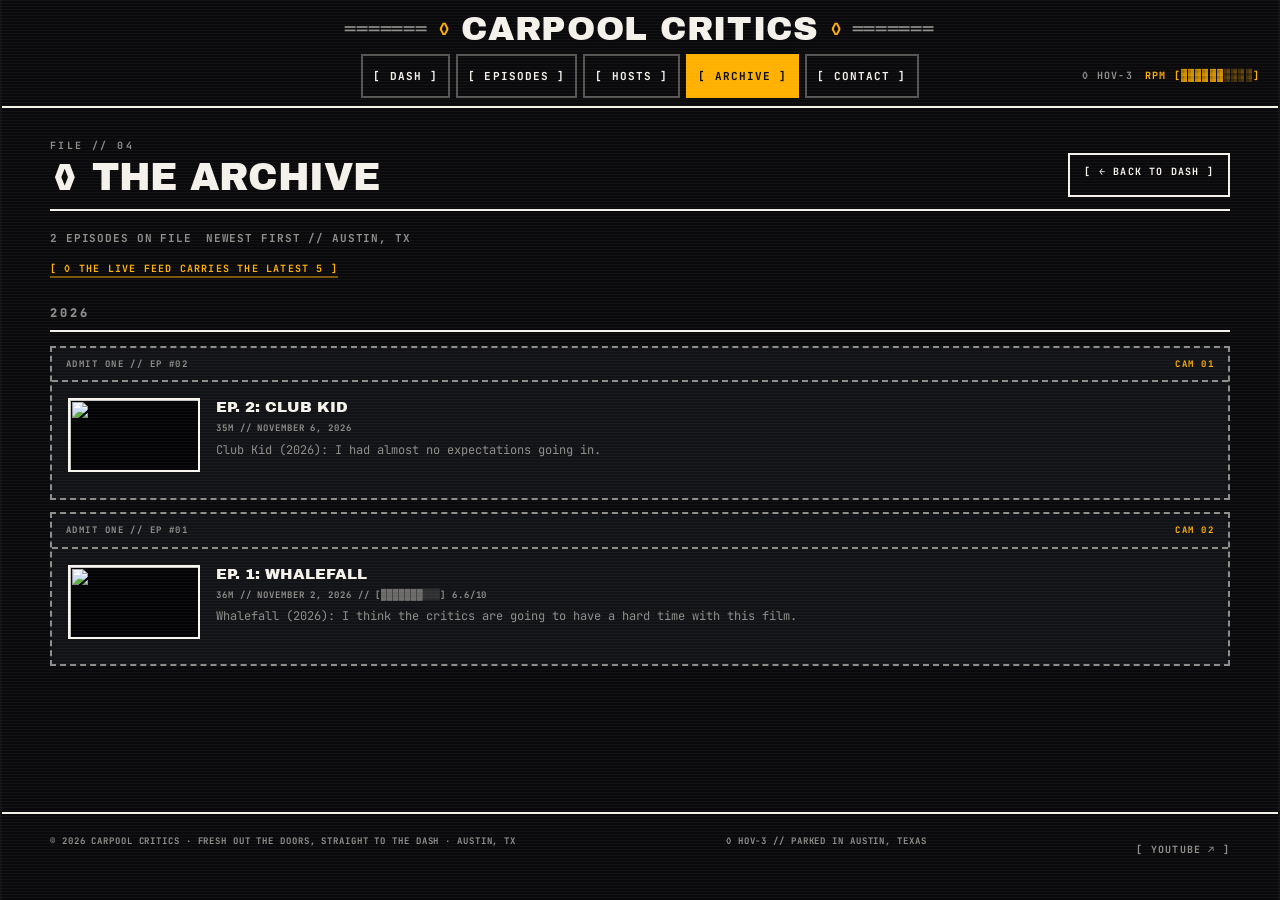
==== commit 77ffc9b6: "Publish 2 episodes (2 pages) — 2026-11-06 20:27" ====
--- a/episodes/index.html
+++ b/episodes/index.html
@@ -100,7 +100,7 @@
         <a class="btn-back-car" href="../">[ ← BACK TO DASH ]</a>
       </div>
       <p class="archive-status">
-        <span>1 EPISODE ON FILE // 1 SEALED</span>
+        <span>2 EPISODES ON FILE</span>
         <span>NEWEST FIRST // AUSTIN, TX</span>
       </p>
       <p class="archive-feed-link">
@@ -108,35 +108,29 @@
       </p>
     </header>
 
-      <section class="archive-year archive-year--next" aria-label="Next dispatch">
-        <h2 class="archive-year-label">◊ NEXT DISPATCH // SEALED</h2>
-        <ol class="archive-list">
-        <li class="archive-item archive-item--sealed ticket intf-host">
-          <span class="intf intf--noise intf--still" aria-hidden="true"></span>
-          <div class="ticket-head">
-            <span>ADMIT ONE // EP #02</span>
-            <span class="ticket-head-right">[ SEALED ]</span>
-          </div>
-          <div class="archive-row">
-            <img src="../assets/images/episodes/sealed/ep2.png" alt="" class="sealed-plate"
-             width="132" height="74" loading="lazy" decoding="async" />
-            <div class="archive-body">
-              <div class="archive-title">PREMIERES NOVEMBER 6, 2026</div>
-              <div class="archive-meta">SIGNAL // SEALED · TITLE // TAKE // SCORE WITHHELD</div>
-              <p class="archive-desc">The film, the takes and the scores stay in the glovebox until the premiere.</p>
-            </div>
-          </div>
-        </li>
-        </ol>
-      </section>
-
       <section class="archive-year" aria-label="2026">
         <h2 class="archive-year-label">2026</h2>
         <ol class="archive-list">
         <li class="archive-item ticket">
           <div class="ticket-head">
+            <span>ADMIT ONE // EP #02</span>
+            <span class="ticket-head-right"><span class="archive-cam">CAM 01</span></span>
+          </div>
+          <div class="archive-row">
+            <a href="./ep2-club-kid/" aria-label="Ep. 2: Club Kid">
+              <img src="https://i.ytimg.com/vi/FGZAvqkFVYw/hqdefault.jpg" alt="" width="132" height="74" loading="lazy" decoding="async" />
+            </a>
+            <div class="archive-body">
+              <div class="archive-title"><a href="./ep2-club-kid/">Ep. 2: Club Kid</a></div>
+              <div class="archive-meta">35m // November 6, 2026</div>
+              <p class="archive-desc">Club Kid (2026): I had almost no expectations going in.</p>
+            </div>
+          </div>
+        </li>
+        <li class="archive-item ticket">
+          <div class="ticket-head">
             <span>ADMIT ONE // EP #01</span>
-            <span class="ticket-head-right"><span class="archive-cam">CAM 01</span></span>
+            <span class="ticket-head-right"><span class="archive-cam">CAM 02</span></span>
           </div>
           <div class="archive-row">
             <a href="./ep1-whalefall/" aria-label="Ep. 1: Whalefall">
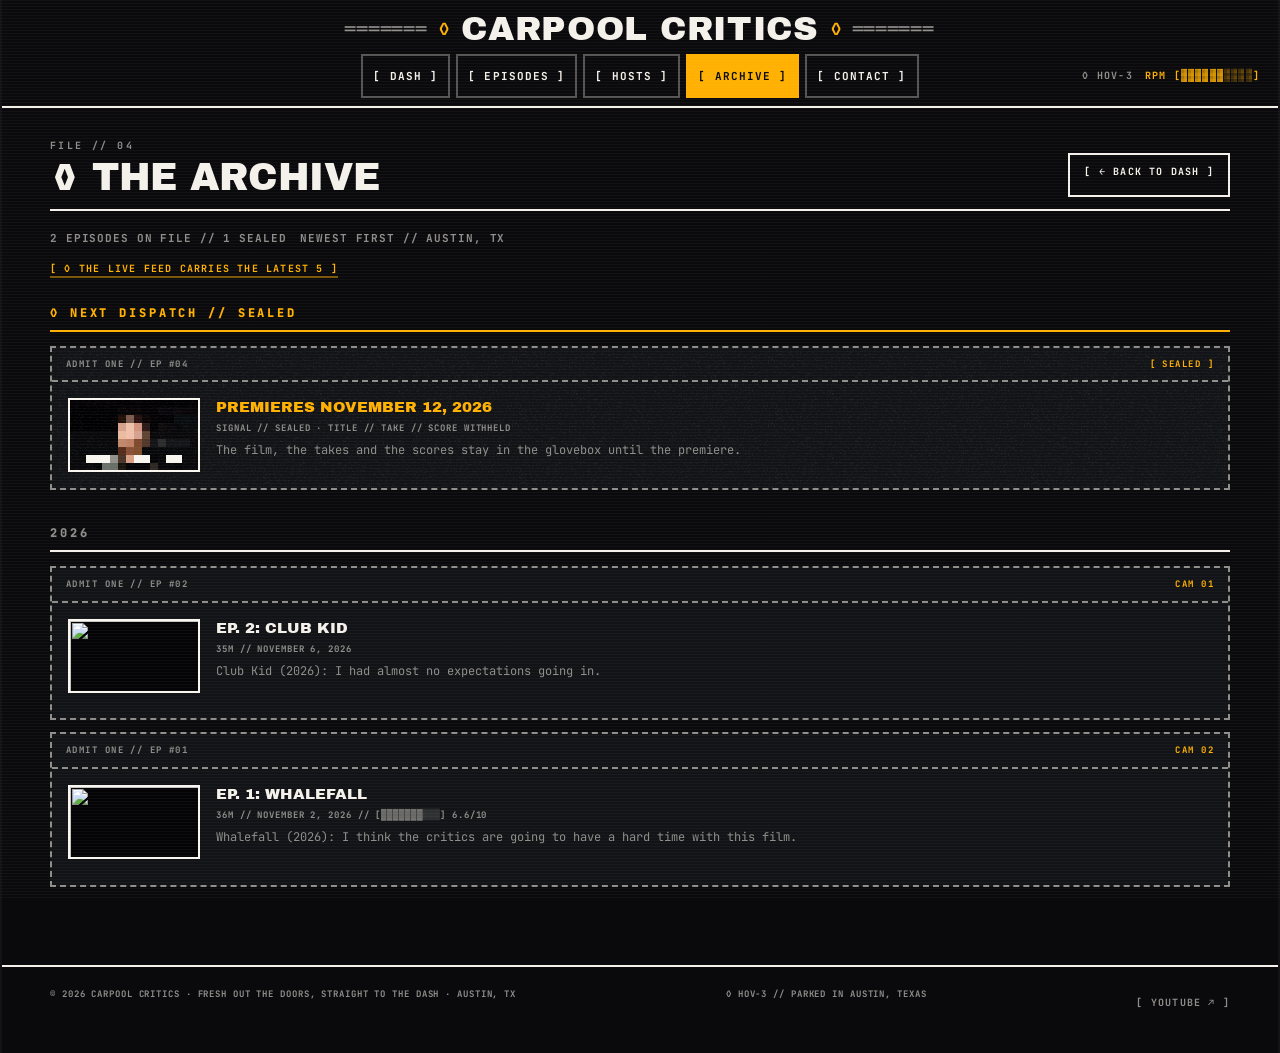
==== commit 2d456906: "Rewrite the prep deck: blind Tomatoes first, one reaction Short, open-ended spoilers, reason + theat" ====
--- a/episodes/index.html
+++ b/episodes/index.html
@@ -100,13 +100,35 @@
         <a class="btn-back-car" href="../">[ ← BACK TO DASH ]</a>
       </div>
       <p class="archive-status">
-        <span>2 EPISODES ON FILE</span>
+        <span>2 EPISODES ON FILE // 1 SEALED</span>
         <span>NEWEST FIRST // AUSTIN, TX</span>
       </p>
       <p class="archive-feed-link">
         <a href="../#episodes">[ ◊ THE LIVE FEED CARRIES THE LATEST 5 ]</a>
       </p>
     </header>
+
+      <section class="archive-year archive-year--next" aria-label="Next dispatch">
+        <h2 class="archive-year-label">◊ NEXT DISPATCH // SEALED</h2>
+        <ol class="archive-list">
+        <li class="archive-item archive-item--sealed ticket intf-host">
+          <span class="intf intf--noise intf--still" aria-hidden="true"></span>
+          <div class="ticket-head">
+            <span>ADMIT ONE // EP #04</span>
+            <span class="ticket-head-right">[ SEALED ]</span>
+          </div>
+          <div class="archive-row">
+            <img src="../assets/images/episodes/sealed/ep4.png" alt="" class="sealed-plate"
+             width="132" height="74" loading="lazy" decoding="async" />
+            <div class="archive-body">
+              <div class="archive-title">PREMIERES NOVEMBER 12, 2026</div>
+              <div class="archive-meta">SIGNAL // SEALED · TITLE // TAKE // SCORE WITHHELD</div>
+              <p class="archive-desc">The film, the takes and the scores stay in the glovebox until the premiere.</p>
+            </div>
+          </div>
+        </li>
+        </ol>
+      </section>
 
       <section class="archive-year" aria-label="2026">
         <h2 class="archive-year-label">2026</h2>
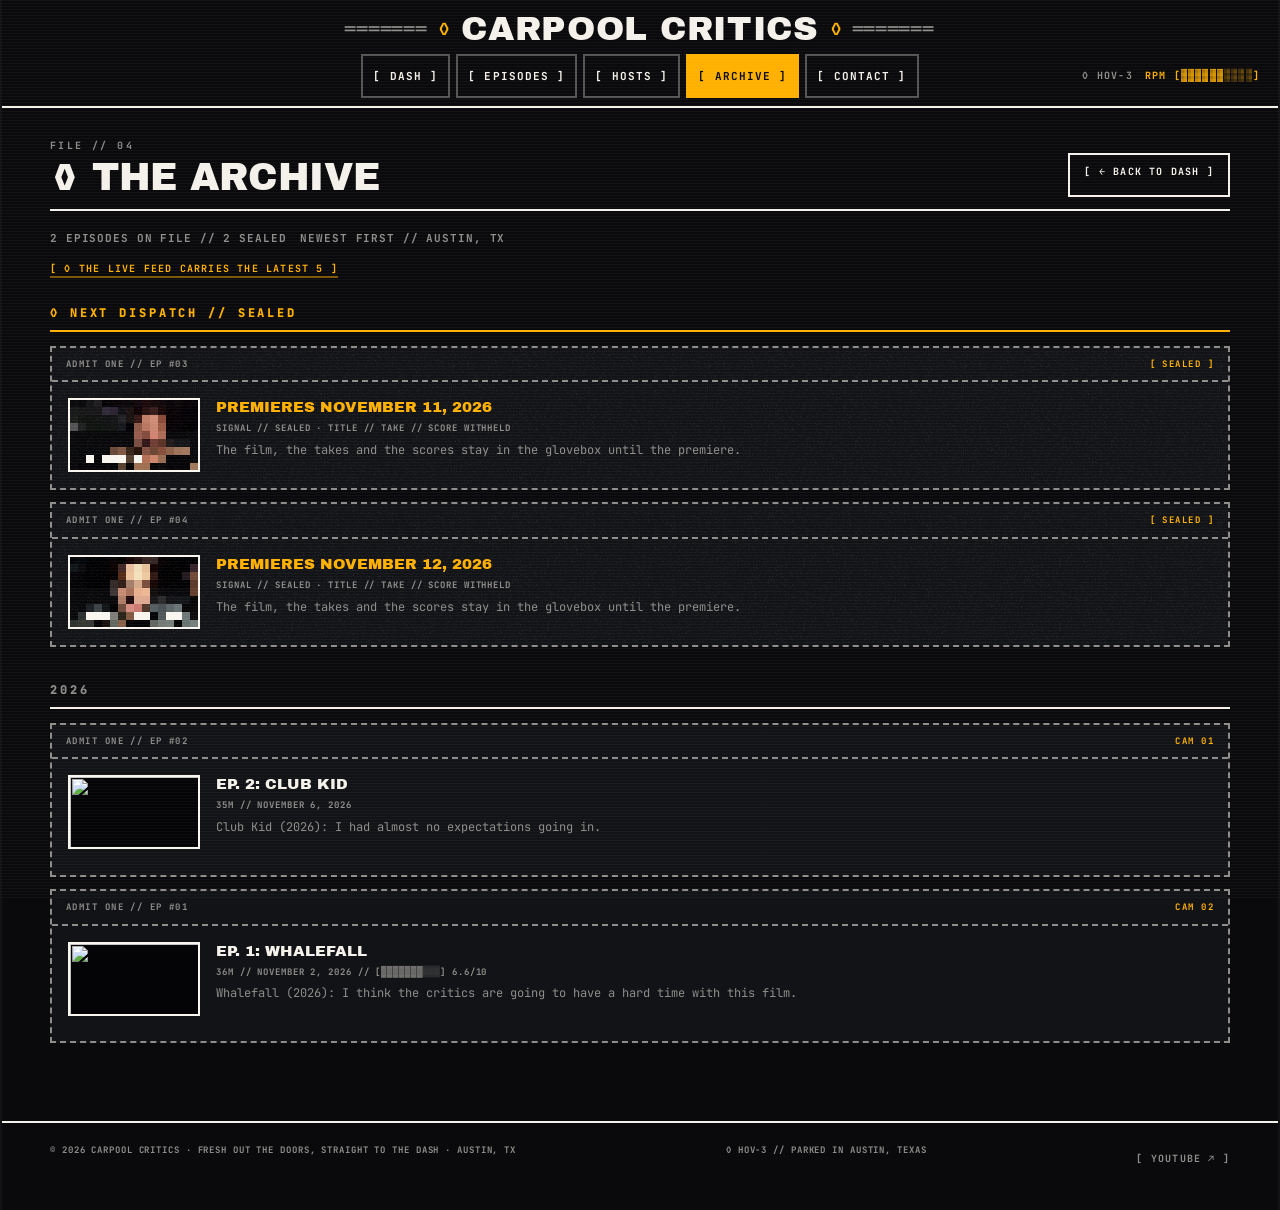
==== commit 0da20c77: "Publish 2 episodes (4 pages) — 2026-11-11 02:12" ====
--- a/episodes/index.html
+++ b/episodes/index.html
@@ -100,7 +100,7 @@
         <a class="btn-back-car" href="../">[ ← BACK TO DASH ]</a>
       </div>
       <p class="archive-status">
-        <span>2 EPISODES ON FILE // 1 SEALED</span>
+        <span>2 EPISODES ON FILE // 2 SEALED</span>
         <span>NEWEST FIRST // AUSTIN, TX</span>
       </p>
       <p class="archive-feed-link">
@@ -111,6 +111,22 @@
       <section class="archive-year archive-year--next" aria-label="Next dispatch">
         <h2 class="archive-year-label">◊ NEXT DISPATCH // SEALED</h2>
         <ol class="archive-list">
+        <li class="archive-item archive-item--sealed ticket intf-host">
+          <span class="intf intf--noise intf--still" aria-hidden="true"></span>
+          <div class="ticket-head">
+            <span>ADMIT ONE // EP #03</span>
+            <span class="ticket-head-right">[ SEALED ]</span>
+          </div>
+          <div class="archive-row">
+            <img src="../assets/images/episodes/sealed/ep3.png" alt="" class="sealed-plate"
+             width="132" height="74" loading="lazy" decoding="async" />
+            <div class="archive-body">
+              <div class="archive-title">PREMIERES NOVEMBER 11, 2026</div>
+              <div class="archive-meta">SIGNAL // SEALED · TITLE // TAKE // SCORE WITHHELD</div>
+              <p class="archive-desc">The film, the takes and the scores stay in the glovebox until the premiere.</p>
+            </div>
+          </div>
+        </li>
         <li class="archive-item archive-item--sealed ticket intf-host">
           <span class="intf intf--noise intf--still" aria-hidden="true"></span>
           <div class="ticket-head">
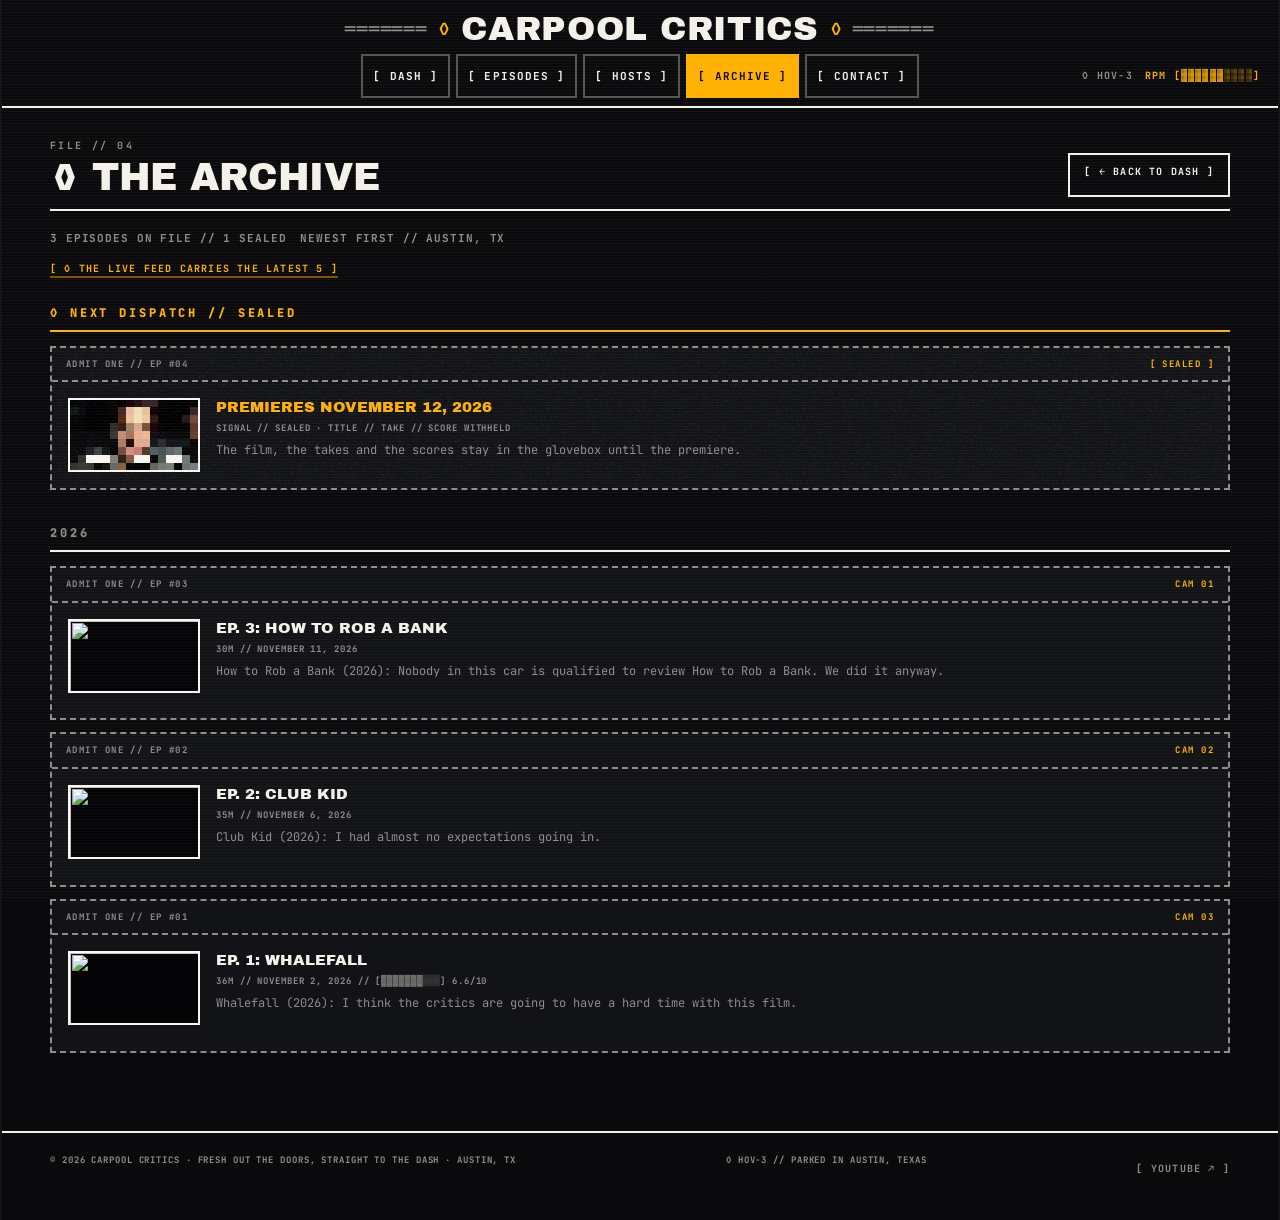
==== commit 02f8cee0: "Publish 3 episodes (4 pages) — 2026-11-11 09:40" ====
--- a/episodes/index.html
+++ b/episodes/index.html
@@ -100,7 +100,7 @@
         <a class="btn-back-car" href="../">[ ← BACK TO DASH ]</a>
       </div>
       <p class="archive-status">
-        <span>2 EPISODES ON FILE // 2 SEALED</span>
+        <span>3 EPISODES ON FILE // 1 SEALED</span>
         <span>NEWEST FIRST // AUSTIN, TX</span>
       </p>
       <p class="archive-feed-link">
@@ -111,22 +111,6 @@
       <section class="archive-year archive-year--next" aria-label="Next dispatch">
         <h2 class="archive-year-label">◊ NEXT DISPATCH // SEALED</h2>
         <ol class="archive-list">
-        <li class="archive-item archive-item--sealed ticket intf-host">
-          <span class="intf intf--noise intf--still" aria-hidden="true"></span>
-          <div class="ticket-head">
-            <span>ADMIT ONE // EP #03</span>
-            <span class="ticket-head-right">[ SEALED ]</span>
-          </div>
-          <div class="archive-row">
-            <img src="../assets/images/episodes/sealed/ep3.png" alt="" class="sealed-plate"
-             width="132" height="74" loading="lazy" decoding="async" />
-            <div class="archive-body">
-              <div class="archive-title">PREMIERES NOVEMBER 11, 2026</div>
-              <div class="archive-meta">SIGNAL // SEALED · TITLE // TAKE // SCORE WITHHELD</div>
-              <p class="archive-desc">The film, the takes and the scores stay in the glovebox until the premiere.</p>
-            </div>
-          </div>
-        </li>
         <li class="archive-item archive-item--sealed ticket intf-host">
           <span class="intf intf--noise intf--still" aria-hidden="true"></span>
           <div class="ticket-head">
@@ -151,8 +135,24 @@
         <ol class="archive-list">
         <li class="archive-item ticket">
           <div class="ticket-head">
+            <span>ADMIT ONE // EP #03</span>
+            <span class="ticket-head-right"><span class="archive-cam">CAM 01</span></span>
+          </div>
+          <div class="archive-row">
+            <a href="./ep3-how-to-rob-a-bank/" aria-label="Ep. 3: How to Rob a Bank">
+              <img src="https://i.ytimg.com/vi/wKP85QglngQ/hqdefault.jpg" alt="" width="132" height="74" loading="lazy" decoding="async" />
+            </a>
+            <div class="archive-body">
+              <div class="archive-title"><a href="./ep3-how-to-rob-a-bank/">Ep. 3: How to Rob a Bank</a></div>
+              <div class="archive-meta">30m // November 11, 2026</div>
+              <p class="archive-desc">How to Rob a Bank (2026): Nobody in this car is qualified to review How to Rob a Bank. We did it anyway.</p>
+            </div>
+          </div>
+        </li>
+        <li class="archive-item ticket">
+          <div class="ticket-head">
             <span>ADMIT ONE // EP #02</span>
-            <span class="ticket-head-right"><span class="archive-cam">CAM 01</span></span>
+            <span class="ticket-head-right"><span class="archive-cam">CAM 02</span></span>
           </div>
           <div class="archive-row">
             <a href="./ep2-club-kid/" aria-label="Ep. 2: Club Kid">
@@ -168,7 +168,7 @@
         <li class="archive-item ticket">
           <div class="ticket-head">
             <span>ADMIT ONE // EP #01</span>
-            <span class="ticket-head-right"><span class="archive-cam">CAM 02</span></span>
+            <span class="ticket-head-right"><span class="archive-cam">CAM 03</span></span>
           </div>
           <div class="archive-row">
             <a href="./ep1-whalefall/" aria-label="Ep. 1: Whalefall">
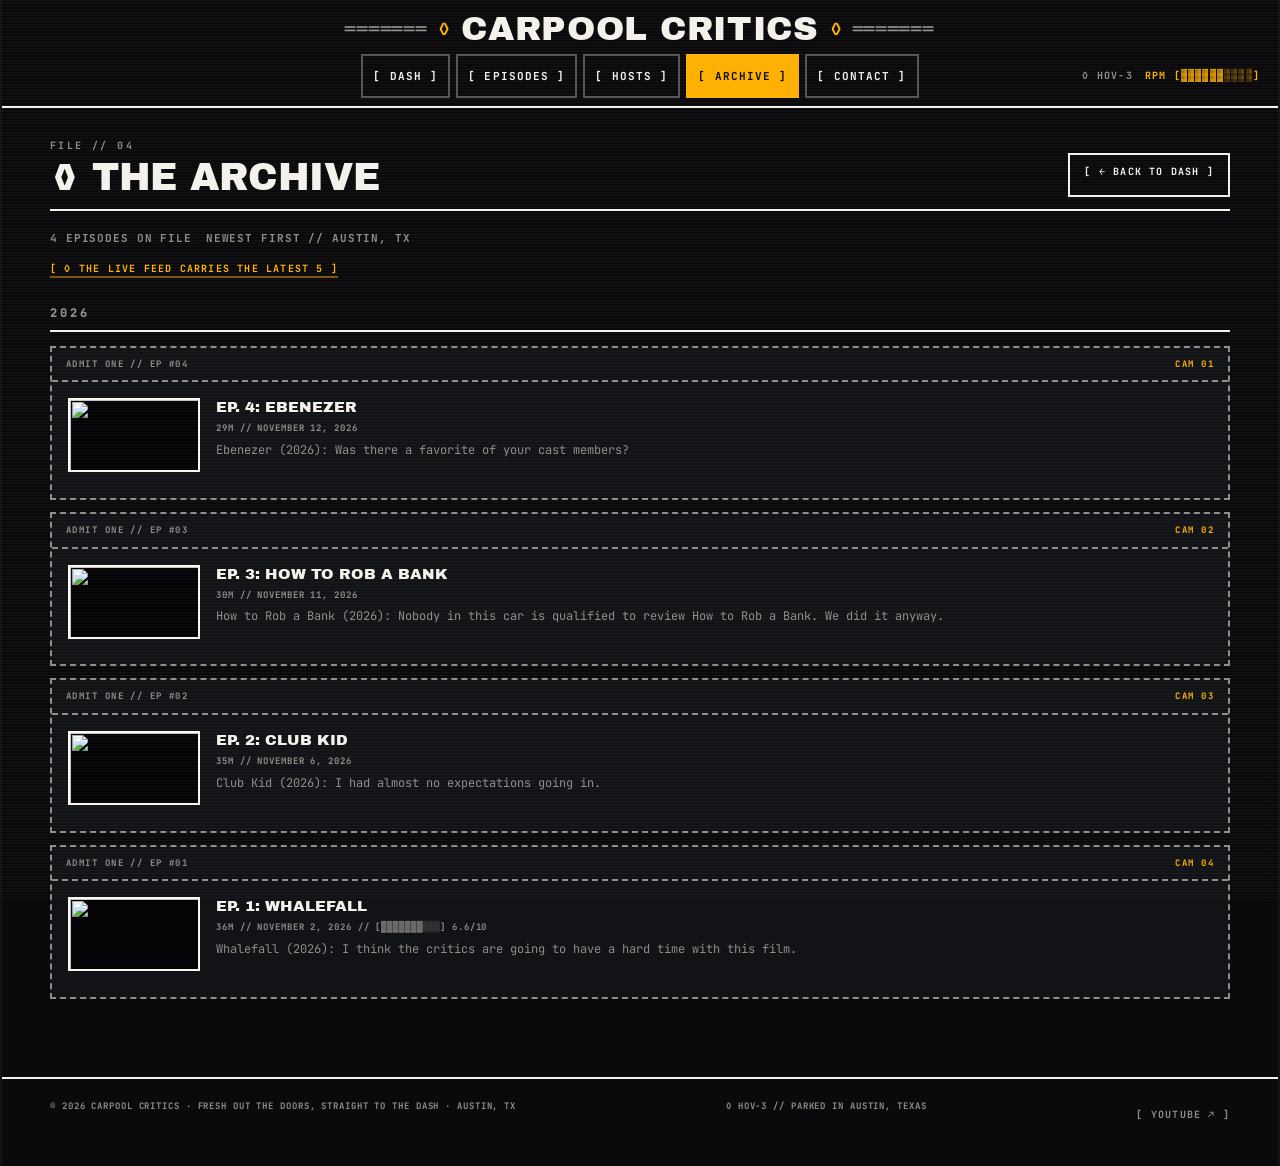
==== commit 2dead0c0: "Publish 4 episodes (4 pages) — 2026-11-12 21:28" ====
--- a/episodes/index.html
+++ b/episodes/index.html
@@ -100,7 +100,7 @@
         <a class="btn-back-car" href="../">[ ← BACK TO DASH ]</a>
       </div>
       <p class="archive-status">
-        <span>3 EPISODES ON FILE // 1 SEALED</span>
+        <span>4 EPISODES ON FILE</span>
         <span>NEWEST FIRST // AUSTIN, TX</span>
       </p>
       <p class="archive-feed-link">
@@ -108,35 +108,29 @@
       </p>
     </header>
 
-      <section class="archive-year archive-year--next" aria-label="Next dispatch">
-        <h2 class="archive-year-label">◊ NEXT DISPATCH // SEALED</h2>
-        <ol class="archive-list">
-        <li class="archive-item archive-item--sealed ticket intf-host">
-          <span class="intf intf--noise intf--still" aria-hidden="true"></span>
-          <div class="ticket-head">
-            <span>ADMIT ONE // EP #04</span>
-            <span class="ticket-head-right">[ SEALED ]</span>
-          </div>
-          <div class="archive-row">
-            <img src="../assets/images/episodes/sealed/ep4.png" alt="" class="sealed-plate"
-             width="132" height="74" loading="lazy" decoding="async" />
-            <div class="archive-body">
-              <div class="archive-title">PREMIERES NOVEMBER 12, 2026</div>
-              <div class="archive-meta">SIGNAL // SEALED · TITLE // TAKE // SCORE WITHHELD</div>
-              <p class="archive-desc">The film, the takes and the scores stay in the glovebox until the premiere.</p>
-            </div>
-          </div>
-        </li>
-        </ol>
-      </section>
-
       <section class="archive-year" aria-label="2026">
         <h2 class="archive-year-label">2026</h2>
         <ol class="archive-list">
         <li class="archive-item ticket">
           <div class="ticket-head">
+            <span>ADMIT ONE // EP #04</span>
+            <span class="ticket-head-right"><span class="archive-cam">CAM 01</span></span>
+          </div>
+          <div class="archive-row">
+            <a href="./ep4-ebenezer/" aria-label="Ep. 4: Ebenezer">
+              <img src="https://i.ytimg.com/vi/HrP28pu_dkk/hqdefault.jpg" alt="" width="132" height="74" loading="lazy" decoding="async" />
+            </a>
+            <div class="archive-body">
+              <div class="archive-title"><a href="./ep4-ebenezer/">Ep. 4: Ebenezer</a></div>
+              <div class="archive-meta">29m // November 12, 2026</div>
+              <p class="archive-desc">Ebenezer (2026): Was there a favorite of your cast members?</p>
+            </div>
+          </div>
+        </li>
+        <li class="archive-item ticket">
+          <div class="ticket-head">
             <span>ADMIT ONE // EP #03</span>
-            <span class="ticket-head-right"><span class="archive-cam">CAM 01</span></span>
+            <span class="ticket-head-right"><span class="archive-cam">CAM 02</span></span>
           </div>
           <div class="archive-row">
             <a href="./ep3-how-to-rob-a-bank/" aria-label="Ep. 3: How to Rob a Bank">
@@ -152,7 +146,7 @@
         <li class="archive-item ticket">
           <div class="ticket-head">
             <span>ADMIT ONE // EP #02</span>
-            <span class="ticket-head-right"><span class="archive-cam">CAM 02</span></span>
+            <span class="ticket-head-right"><span class="archive-cam">CAM 03</span></span>
           </div>
           <div class="archive-row">
             <a href="./ep2-club-kid/" aria-label="Ep. 2: Club Kid">
@@ -168,7 +162,7 @@
         <li class="archive-item ticket">
           <div class="ticket-head">
             <span>ADMIT ONE // EP #01</span>
-            <span class="ticket-head-right"><span class="archive-cam">CAM 03</span></span>
+            <span class="ticket-head-right"><span class="archive-cam">CAM 04</span></span>
           </div>
           <div class="archive-row">
             <a href="./ep1-whalefall/" aria-label="Ep. 1: Whalefall">
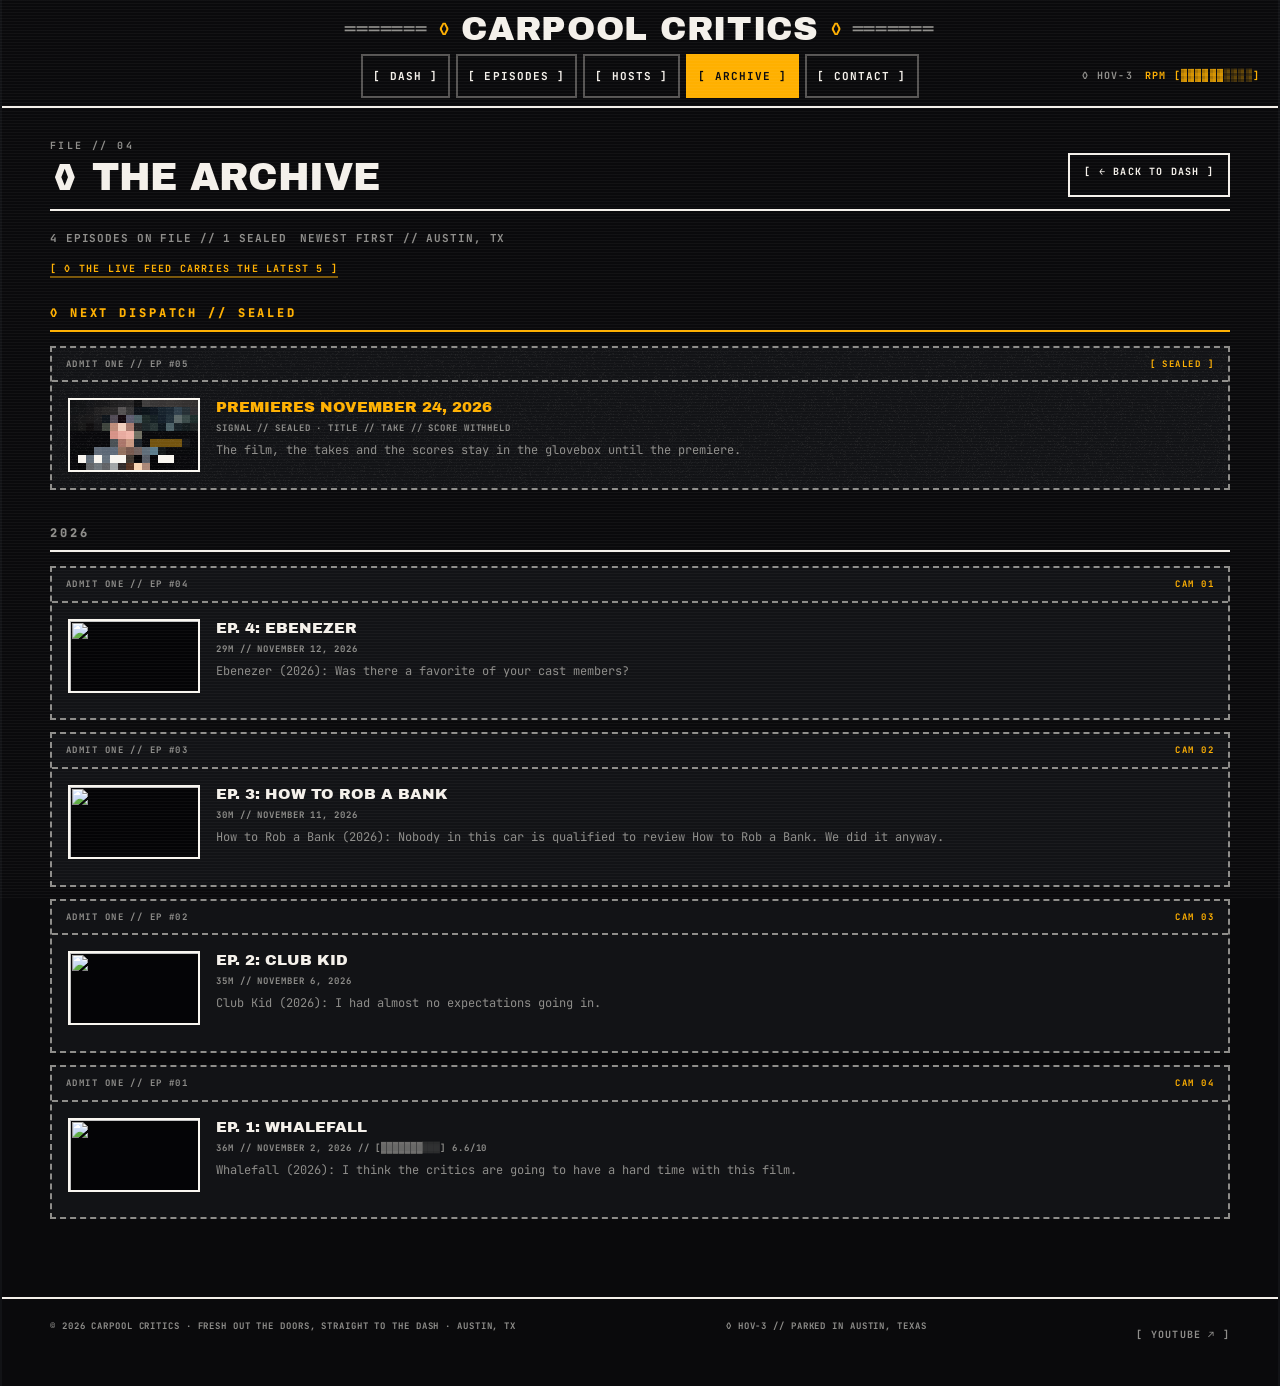
==== commit 124fe166: "Publish 4 episodes (5 pages) — 2026-11-24 01:13" ====
--- a/episodes/index.html
+++ b/episodes/index.html
@@ -100,13 +100,35 @@
         <a class="btn-back-car" href="../">[ ← BACK TO DASH ]</a>
       </div>
       <p class="archive-status">
-        <span>4 EPISODES ON FILE</span>
+        <span>4 EPISODES ON FILE // 1 SEALED</span>
         <span>NEWEST FIRST // AUSTIN, TX</span>
       </p>
       <p class="archive-feed-link">
         <a href="../#episodes">[ ◊ THE LIVE FEED CARRIES THE LATEST 5 ]</a>
       </p>
     </header>
+
+      <section class="archive-year archive-year--next" aria-label="Next dispatch">
+        <h2 class="archive-year-label">◊ NEXT DISPATCH // SEALED</h2>
+        <ol class="archive-list">
+        <li class="archive-item archive-item--sealed ticket intf-host">
+          <span class="intf intf--noise intf--still" aria-hidden="true"></span>
+          <div class="ticket-head">
+            <span>ADMIT ONE // EP #05</span>
+            <span class="ticket-head-right">[ SEALED ]</span>
+          </div>
+          <div class="archive-row">
+            <img src="../assets/images/episodes/sealed/ep5.png" alt="" class="sealed-plate"
+             width="132" height="74" loading="lazy" decoding="async" />
+            <div class="archive-body">
+              <div class="archive-title">PREMIERES NOVEMBER 24, 2026</div>
+              <div class="archive-meta">SIGNAL // SEALED · TITLE // TAKE // SCORE WITHHELD</div>
+              <p class="archive-desc">The film, the takes and the scores stay in the glovebox until the premiere.</p>
+            </div>
+          </div>
+        </li>
+        </ol>
+      </section>
 
       <section class="archive-year" aria-label="2026">
         <h2 class="archive-year-label">2026</h2>
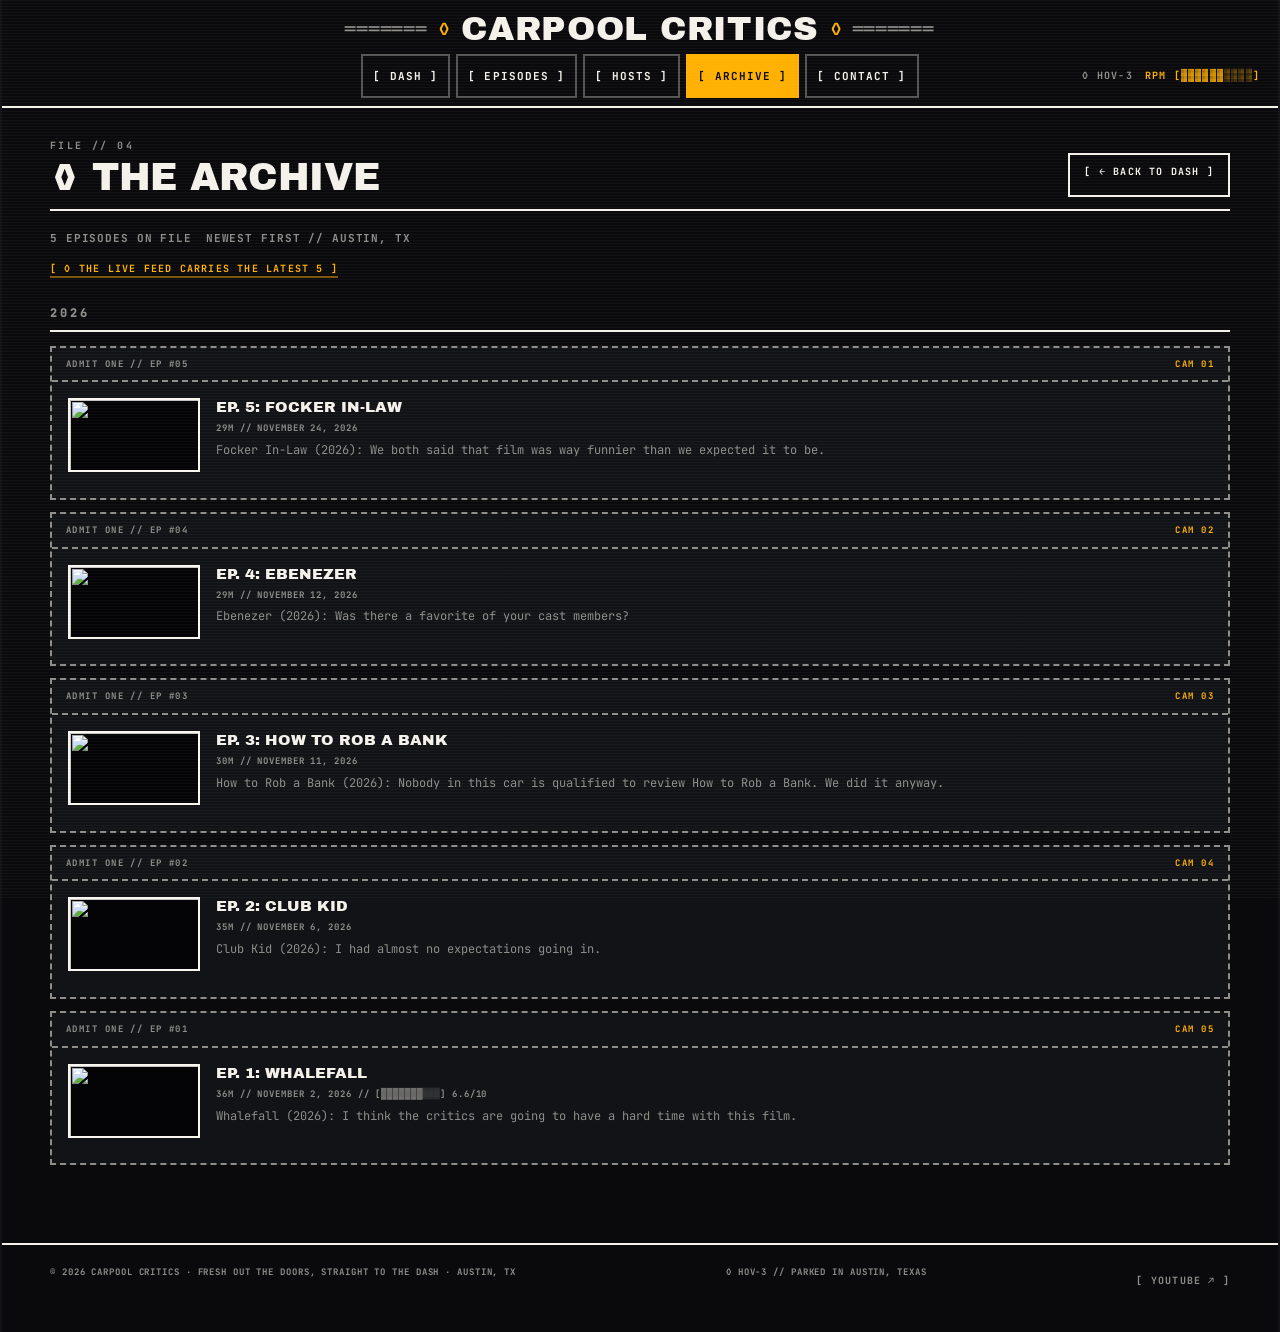
==== commit 193fd908: "Publish 5 episodes (5 pages) — 2026-11-24 23:28" ====
--- a/episodes/index.html
+++ b/episodes/index.html
@@ -100,7 +100,7 @@
         <a class="btn-back-car" href="../">[ ← BACK TO DASH ]</a>
       </div>
       <p class="archive-status">
-        <span>4 EPISODES ON FILE // 1 SEALED</span>
+        <span>5 EPISODES ON FILE</span>
         <span>NEWEST FIRST // AUSTIN, TX</span>
       </p>
       <p class="archive-feed-link">
@@ -108,35 +108,29 @@
       </p>
     </header>
 
-      <section class="archive-year archive-year--next" aria-label="Next dispatch">
-        <h2 class="archive-year-label">◊ NEXT DISPATCH // SEALED</h2>
-        <ol class="archive-list">
-        <li class="archive-item archive-item--sealed ticket intf-host">
-          <span class="intf intf--noise intf--still" aria-hidden="true"></span>
-          <div class="ticket-head">
-            <span>ADMIT ONE // EP #05</span>
-            <span class="ticket-head-right">[ SEALED ]</span>
-          </div>
-          <div class="archive-row">
-            <img src="../assets/images/episodes/sealed/ep5.png" alt="" class="sealed-plate"
-             width="132" height="74" loading="lazy" decoding="async" />
-            <div class="archive-body">
-              <div class="archive-title">PREMIERES NOVEMBER 24, 2026</div>
-              <div class="archive-meta">SIGNAL // SEALED · TITLE // TAKE // SCORE WITHHELD</div>
-              <p class="archive-desc">The film, the takes and the scores stay in the glovebox until the premiere.</p>
-            </div>
-          </div>
-        </li>
-        </ol>
-      </section>
-
       <section class="archive-year" aria-label="2026">
         <h2 class="archive-year-label">2026</h2>
         <ol class="archive-list">
         <li class="archive-item ticket">
           <div class="ticket-head">
+            <span>ADMIT ONE // EP #05</span>
+            <span class="ticket-head-right"><span class="archive-cam">CAM 01</span></span>
+          </div>
+          <div class="archive-row">
+            <a href="./ep5-focker-in-law/" aria-label="Ep. 5: Focker In-Law">
+              <img src="https://i.ytimg.com/vi/rdMveNAlHUU/hqdefault.jpg" alt="" width="132" height="74" loading="lazy" decoding="async" />
+            </a>
+            <div class="archive-body">
+              <div class="archive-title"><a href="./ep5-focker-in-law/">Ep. 5: Focker In-Law</a></div>
+              <div class="archive-meta">29m // November 24, 2026</div>
+              <p class="archive-desc">Focker In-Law (2026): We both said that film was way funnier than we expected it to be.</p>
+            </div>
+          </div>
+        </li>
+        <li class="archive-item ticket">
+          <div class="ticket-head">
             <span>ADMIT ONE // EP #04</span>
-            <span class="ticket-head-right"><span class="archive-cam">CAM 01</span></span>
+            <span class="ticket-head-right"><span class="archive-cam">CAM 02</span></span>
           </div>
           <div class="archive-row">
             <a href="./ep4-ebenezer/" aria-label="Ep. 4: Ebenezer">
@@ -152,7 +146,7 @@
         <li class="archive-item ticket">
           <div class="ticket-head">
             <span>ADMIT ONE // EP #03</span>
-            <span class="ticket-head-right"><span class="archive-cam">CAM 02</span></span>
+            <span class="ticket-head-right"><span class="archive-cam">CAM 03</span></span>
           </div>
           <div class="archive-row">
             <a href="./ep3-how-to-rob-a-bank/" aria-label="Ep. 3: How to Rob a Bank">
@@ -168,7 +162,7 @@
         <li class="archive-item ticket">
           <div class="ticket-head">
             <span>ADMIT ONE // EP #02</span>
-            <span class="ticket-head-right"><span class="archive-cam">CAM 03</span></span>
+            <span class="ticket-head-right"><span class="archive-cam">CAM 04</span></span>
           </div>
           <div class="archive-row">
             <a href="./ep2-club-kid/" aria-label="Ep. 2: Club Kid">
@@ -184,7 +178,7 @@
         <li class="archive-item ticket">
           <div class="ticket-head">
             <span>ADMIT ONE // EP #01</span>
-            <span class="ticket-head-right"><span class="archive-cam">CAM 04</span></span>
+            <span class="ticket-head-right"><span class="archive-cam">CAM 05</span></span>
           </div>
           <div class="archive-row">
             <a href="./ep1-whalefall/" aria-label="Ep. 1: Whalefall">
